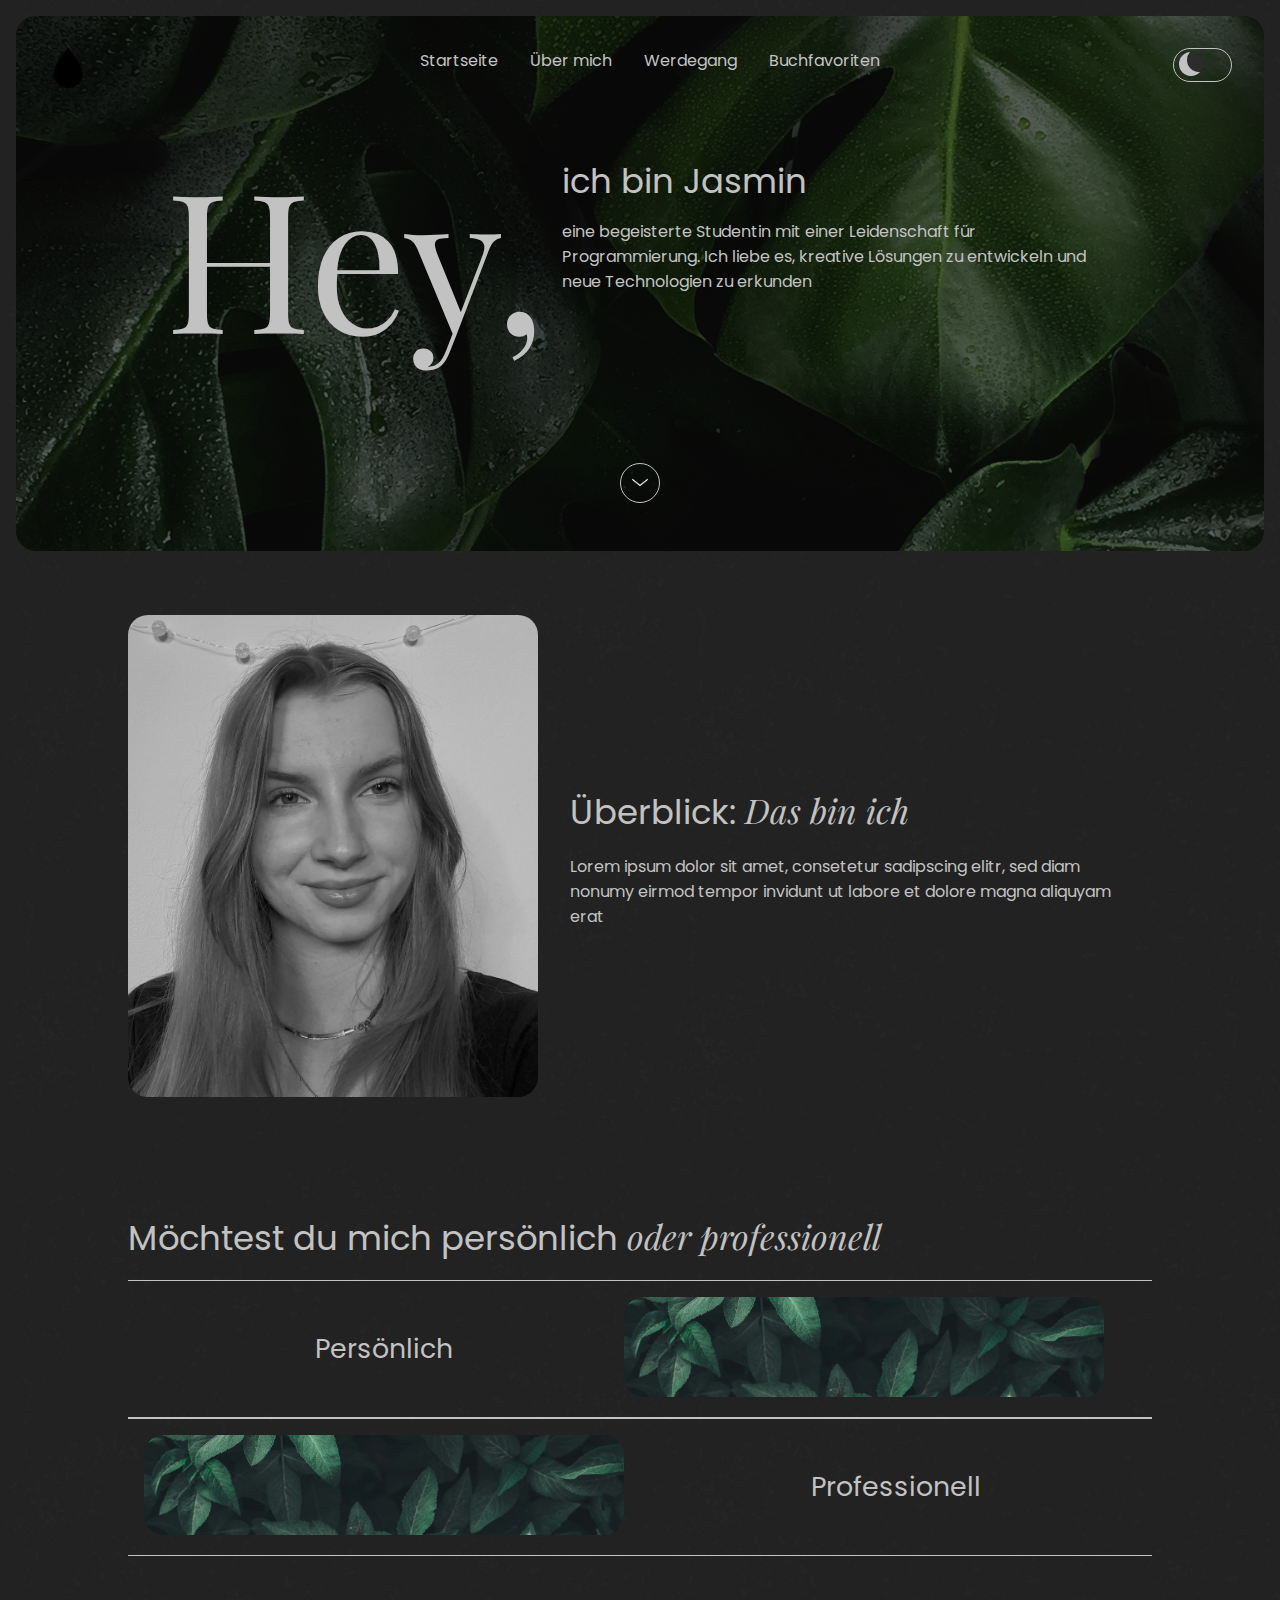
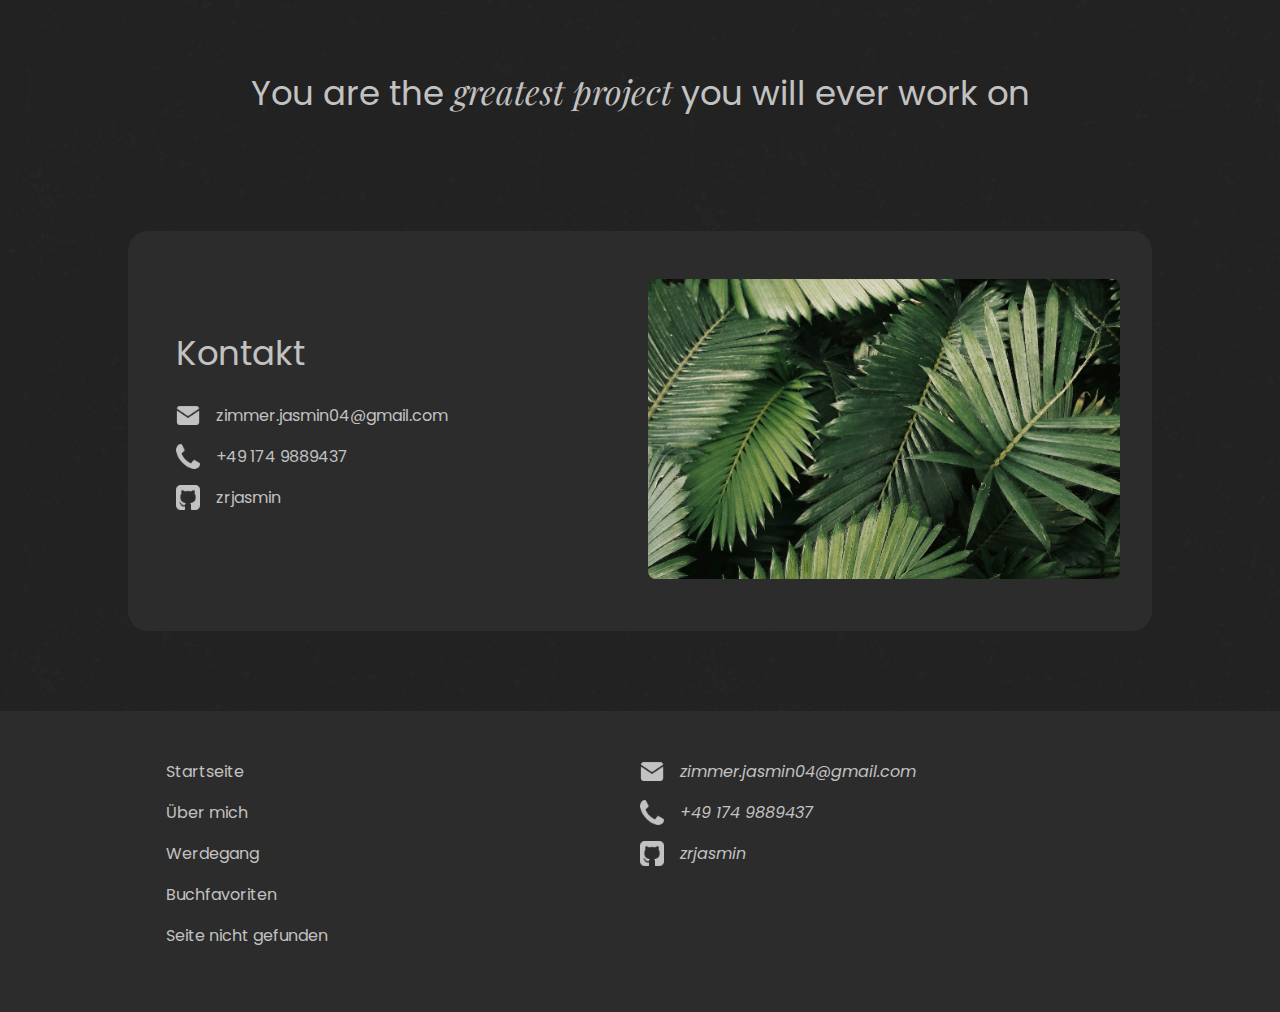
==== index.html @ 732414a5 "Dark Light Theme Toggle implementiert" ====
<!DOCTYPE html>
<html lang="de" data-theme="dark">
  <head>
    <!--"/" wird durch Extension "Prettier" automatisch hinzugefügt-->
    <meta charset="UTF-8" />
    <meta name="viewport" content="width=device-width, intiale-scale=1.0" />
    <link rel="preconnect" href="https://fonts.googleapis.com" />
    <link rel="preconnect" href="https://fonts.gstatic.com" crossorigin />
    <link
      href="https://fonts.googleapis.com/css2?family=Playfair+Display:ital@1&family=Poppins:wght@400;500;600&display=swap"
      rel="stylesheet"
    />
    <link rel="stylesheet" href="global.css" />
    <link rel="stylesheet" href="home.css" />

    <title>Startseite</title>
    <script src="https://code.jquery.com/jquery-3.6.0.min.js"></script>
    <script defer src="./components.js"></script>
    <script defer src="./themeSwitch.js"></script>
  </head>

  <body>
    <header>
      <nav class="nav">
        <div class="logo">
          <img alt="Logo" src="./images/icon-logo(old).png" />
        </div>

        <div
          class="desktop-hidden hamburger hamburger-menu"
          id="hamburger-menu"
        >
          <span></span>
          <span></span>
          <span></span>
        </div>
        <ul class="nav-links">
          <li><a href="./index.html">Startseite</a></li>
          <li><a href="./ueber-mich.html">Über mich</a></li>
          <li><a href="./werdegang.html">Werdegang</a></li>
          <li><a href="./buchfavoriten.html">Buchfavoriten</a></li>
        </ul>
        <!--Toggle Button (Light & Dark Theme)-->
        <!--Funktionalität wird noch umgesetzt-->
        <label class="switch">
          <input type="checkbox" />
          <span class="slider"></span>
        </label>
      </nav>

      <div class="text-wrapper">
        <h1 class="serif">Hey,</h1>
        <div class="detail-text">
          <h2 class="sansserif">ich bin Jasmin</h2>
          <p>
            eine begeisterte Studentin mit einer Leidenschaft für
            Programmierung. Ich liebe es, kreative Lösungen zu entwickeln und
            neue Technologien zu erkunden
          </p>
        </div>
      </div>

      <button aria-label="Hier geht es zu weiteren Inhalten auf der Seite">
        <img
          src="./images/arrow-down-darkm.png"
          alt="Icon von einem nach untengerichteten Pfeil"
        />
      </button>
    </header>

    <main>
      <section class="vorstellung" aria-label="kurze Vorstellung von Jasmin">
        <div class="img-container">
          <img src="./images/me.jpg" alt="Bild von Jasmin, lächelend" />
        </div>
        <div class="text">
          <h2>Überblick: <i>Das bin ich</i></h2>
          <p>
            Lorem ipsum dolor sit amet, consetetur sadipscing elitr, sed diam
            nonumy eirmod tempor invidunt ut labore et dolore magna aliquyam
            erat
          </p>
        </div>
      </section>

      <section class="kennen-lernen" aria-label="Auswahl zum Kennenlernen">
        <h2>Möchtest du mich persönlich <i>oder professionell</i></h2>
        <div class="personal">
          <div class="overlay img-container">
            <img src="./images/professional-darkm.jpg" />
          </div>

          <a
            href="./über-mich.html"
            aria-label="Hier geht es zur Über-mich-Seite"
          >
            <h3>Persönlich</h3>
          </a>
        </div>
        <div class="professionell">
          <div class="overlay img-container">
            <img src="./images/professional-darkm.jpg" />
          </div>
          <a
            href="./werdegang.html"
            aria-label="Hier geht es zu meinem Werdegang"
          >
            <h3>Professionell</h3>
          </a>
        </div>
      </section>

      <section class="quote" aria-label="ein Zitat">
        <h2>You are the <i>greatest project</i> you will ever work on</h2>
      </section>

      <section class="contact grid" aria-label="Kontaktformular">
        <div class="contact-text">
          <h2>Kontakt</h2>
          <ul>
            <li>
              <img
                src="./images/icon-email-darkm.png"
                alt="Meine E-mailadresse"
                class="icon"
              />
              <p>zimmer.jasmin04@gmail.com</p>
            </li>
            <li>
              <img
                src="./images/icon-phone-darkm.png"
                alt="Meine Telefonnummer"
                class="icon"
              />
              <p>+49 174 9889437</p>
            </li>
            <li>
              <img
                src="./images/icon-github-darkm.png"
                alt="Mein Github-Konto"
                class="icon"
              />
              <a href="https://github.com/zrjasmin">zrjasmin</a>
            </li>
          </ul>
        </div>
        <div>
          <img class="img" src="./images/contact-darkm.jpg" />
        </div>
      </section>
    </main>

    <footer id="footer"></footer>
  </body>
</html>
---- global.css ----
[data-theme="dark"] {
    --bg: #222222;
    --card: #2C2C2C;
    --font: #C2C2C2;
}

[data-theme="light"] {
    --bg: #EEEEEE;
    --card: #DBDBDB;
    --font: #454545;
}


/* global styles */
html {
    font-size: 100%;
    box-sizing: border-box;
 
}

body {
    margin: 0;
    background-color: var(--bg);
    background-image: url(./images/dark-bg.png);
}

*,
*::after,
*::before {
  box-sizing: inherit;
}

h1,i {
    font-family: "Playfair Display", serif;
    margin: 0;
    font-weight: 400;
    color: var(--font);

}
h2,h3,h4,h4 {
    font-family: "Poppins", sans-serif;
    font-weight: 400;
    color: var(--font);
    margin: 0;
}


p, a, button {
    font-family: "Poppins", sans-serif;
    font-weight: 400;
    font-size: 1rem;
    color: var(--font);
    text-decoration: none;
    margin: 0;

}

li {
    font-family: "Poppins", sans-serif;
    color: var(--font);
    list-style-type: none;

}

/*Schriftgrößen für Poppins Schriftart*/
h1 {
    font-size: clamp(1.875rem, 1.4789rem + 1.6901vw, 3rem);
}

h2 {
    font-size: clamp(1.5rem, 1.596rem + 0.6573vw, 2.1875rem);
}

h3 {
    font-size: clamp(1.25rem, 1.0739rem + 0.7512vw, 1.75rem);}

h4 {
    font-size: clamp(1.125rem, 0.8169rem + 1.3146vw, 1.75rem);
}

/*Schriftgrößen für Poppins Schriftart*/
.h2-serif {
    font-size: clamp(2.25rem, 1.9419rem + 1.3146vw, 3.125rem);
    font-family: "Playfair Display", serif;

    font-style: italic;
}

section {
    margin-inline: 1rem;
   
    
}
.icon {
    width: 1.5rem;
    height: auto;
}

.bold {
    font-weight: 600;
}

.small {
    font-size: 14px;
}

figure {
    margin: 0;
}






@media screen and (min-width: 1024px) {
    section {
        width: 90%;
        max-width: 64rem;
        margin: auto;
    }    
}


/*Navigations Styles*/

.nav-links {
    display: none;
    margin: 0;
    
}

/*mobile Menu*/
.active {
    display: grid;
    grid-template-columns: 1fr 1fr;
    position: absolute;
    right: -1rem;
    top:-1rem;
    background-color:var(--card);
    border-radius: 20px;
    width: 100%;
    height: 41.25rem;
    z-index: 2;
    padding: 2rem;

    .nav-links {
        display: block;
        text-align: center;
        padding:0;
        grid-column: 1/3;
        justify-self: center;
    }

    a {
        font-size: 1.22rem;
    }
    li {
        margin-block: 2rem;
    }


    .switch {
        display: block;
        justify-self: center;
        grid-column: 1/3;
    }
}



.nav-links > li {
    list-style-type: none;

}



.card {
    background-color: var(--bg);
}

nav {
    display: flex;
}

.logo > img {
    width: 2.5rem;
}


.switch {
    font-size: 17px;
    position: relative;
    display: none;
    width: 3.5em;
    height: 2em;
  }
  
  /* Hide default HTML checkbox */
  .switch input {
    opacity: 0;
    width: 0;
    height: 0;
  }
.slider {
    position: absolute;
    cursor: pointer;
    top: 0;
    left: 0;
    right: 0;
    bottom: 0;
   
    transition: .5s;
    border-radius: 30px;
    border: 1px solid var(--font)
  }
  
  .slider:before {
    position: absolute;
    content: "";
    height: 1.4em;
    width: 1.4em;
    border-radius: 50%;
    left: 10%;
    bottom: 15%;
    box-shadow: inset 8px -4px 0px 0px var(--font);
    background: var(--card);
    transition: .5s;
  }
  
 
  
  input:checked + .slider:before {
    transform: translateX(100%);
    box-shadow: inset 15px -4px 0px 15px var(--font);
  }


/*Hamburger Menu*/
.hamburger {
    width: 35px;
    height: 30px;
    position: relative;
    margin-inline:  auto 0;
    -webkit-transform: rotate(0deg);
    -moz-transform: rotate(0deg);
    -o-transform: rotate(0deg);
    transform: rotate(0deg);
    cursor: pointer;
}

.hamburger span {
    display: block;
    position: absolute;
    height: 3px;
    width: 100%;
    background: var(--font);
    border-radius: 9px;
    opacity: 1;
    left: 0;
    -webkit-transform: rotate(0deg);
    -moz-transform: rotate(0deg);
    -o-transform: rotate(0deg);
    transform: rotate(0deg);
  
}

.hamburgerspan:nth-child(1) {
    top: 0px;
    -webkit-transform-origin: left center;
    -moz-transform-origin: left center;
    -o-transform-origin: left center;
    transform-origin: left center;
}

.hamburger span:nth-child(2) {
  top: 12px;
  -webkit-transform-origin: left center;
  -moz-transform-origin: left center;
  -o-transform-origin: left center;
  transform-origin: left center;
}

.hamburger span:nth-child(3) {
  top: 24px;
  -webkit-transform-origin: left center;
  -moz-transform-origin: left center;
  -o-transform-origin: left center;
  transform-origin: left center;
}

/*Desktop Nav*/
@media screen and (min-width: 768px) {
    /*general style*/
    .desktop-hidden {
        display: none;
    }
    nav {
        justify-content: space-between;
    }

    .nav-links {
        display: flex;
        gap: 2rem;
    }

    /*toggle styles*/
    .switch {
        display: block;
    }
  
}


header {
    position: relative;
    background: linear-gradient(rgba(0,0,0,0.6), rgba(0,0,0,0.6)), url("./images/hero-darkm.jpg") center center;
    
    background-size:cover; 
    margin: 1rem;
    padding: 1rem;
    border-radius: 20px;

    h1 {
        text-align: center;
        padding-block: 1rem 2rem;
    }
    
} 

.text-wrapper {
    margin-inline: 1rem;
}



header > button {
    display: flex;
    justify-content: center;
    background: none;
    border: 1px solid var(--font);
    border-radius: 100%;
    width: 2.5rem;
    height: 2.5rem;
    margin: auto;
}

header > button > img {
    padding-top: 0.7rem;
    width: 1rem;
    height: 1.5rem;
   
}

@media screen and (min-width: 640px) {
    header {
        h1 {
            padding-block: 2rem 3rem
        }
        .detail-text {
            padding: 4rem 0rem 0rem 1rem;
        }
        .detail-text > h2{
            margin-bottom: 0.75rem;
        }
    }

    
}

@media screen and (min-width: 768px) {
    header {
       padding: 2rem;
    }

    .text-wrapper {
        margin: auto;
        width: 90%;
        max-width: 950px;
        margin-bottom: 2rem;
    }
    header > button {
        margin-bottom: 1rem;
    }
   

}

footer {
    background-color: var(--card);
    padding: 2rem;

    ul {
        padding-left: 0;
        margin: 0;
        
    }

    li {
        list-style-type: none;
        margin-bottom: 1rem
        
    }

    .contact-li {

        display: flex;
    
         img {
            margin-right: 1rem;
         }

    }

    .contact-li:nth-child(6) {
        margin-top: 2rem;

    }
}

@media screen and (min-width: 640px) {
    footer {
        padding: 3rem;
    }
}

@media screen and (min-width: 768px) {
    footer {
        

        ul {
        display: grid;
        grid-template-columns: 1fr 1fr;
        margin-inline: auto;
        width: 80%;
        
    }
        
    }

    
}
---- home.css ----
h1 {
    font-size: clamp(7.25rem, 5.2254rem + 8.6385vw, 13rem);}


/*angepasster Header für Startseite*/
header {
    position: relative;
    background: linear-gradient(rgba(0,0,0,0.6), rgba(0,0,0,0.6)), url("/images/hero-darkm.jpg") center center;
    
    background-size:cover; 
    margin: 1rem;
    padding: 1rem;
    border-radius: 20px;
    
} 

.text-wrapper {
    margin-inline: 1rem;
}

.text-wrapper > h2 {
    margin-bottom: 1rem;
}

header > button {
    display: flex;
    justify-content: center;
    background: none;
    border: 1px solid var(--font);
    border-radius: 100%;
    width: 2.5rem;
    height: 2.5rem;
    margin: auto;
}

header > button > img {
    padding-top: 0.7rem;
    width: 1rem;
    height: 1.5rem;
   
}

@media screen and (min-width: 640px) {
    .text-wrapper {
        display: flex;
        margin-bottom: 3rem;
    }

    .detail-text {
        padding: 4rem 0rem 0rem 1rem;
    }
    .detail-text > h2{
        margin-bottom: 0.75rem;
    }
}

@media screen and (min-width: 768px) {
    header {
       padding: 2rem;
    }

    .text-wrapper {
        margin: auto;
        width: 90%;
        max-width: 950px;
        margin-bottom: 2rem;
    }
    header > button {
        margin-bottom: 1rem;
    }
   

}

/*Section: Vorstellung*/
.vorstellung {
    margin-block: 4rem 7rem ;
  
    & .img-container {
        margin-bottom: 2rem;
    }
    & img {
        position: relative;
        width: 100%;
        border-radius: 20px;
        
    }

    & .text > h2 {
        margin-bottom: 1rem;
    }


}

@media screen and (min-width: 640px) {
    .vorstellung  {
        display: grid;
        grid-template-columns: 1fr 2fr;

        & .img-container {
            margin-bottom: 0;
        }

        & .text {
            margin: 2rem;
            align-self: center;
        }
    }

    
}

@media screen and (min-width: 768px) {
    .vorstellung  {
        display: grid;
        grid-template-columns: 2fr 3fr;
    }    
}


/*kennen-lernen Section*/
.kennen-lernen {
    

    h2 {
        margin-bottom: 1rem;
    }

    & .professionell, .personal {
        display: flex;
        align-items: center;
        border-block: 1px solid var(--font);
        padding: 1rem;
        
    }
    .img-container {
        width: 50%;
        margin-right: 2rem;

    }

    img {
        width: 100%;
        /*width: 10.625rem;*/
        height: 100px;
        object-fit: cover;
        border-radius: 20px;
    }

    a {
        width: 50%
    }
    
}

@media screen and (min-width: 640px) {
    .kennen-lernen {
        

        & .personal {
            flex-direction: row-reverse;
        }

        h3 {
            text-align: center;
        }
    }

    
}


/*Zitat Section*/ 
.quote {
    margin-block: 7rem;
}

@media screen and (min-width: 640px) {
    .quote {
        

        h2 {
            margin-inline: auto;
            text-align: center;
            width: 80%;
        }
    }
}


/*Kontakt Section*/
.contact {
    background-color: var(--card);
    border-radius: 20px;
    padding: 1.5rem 1rem;
    margin-bottom: 5rem;

    ul {
        padding: 0;
    }

    li {
       list-style-type: none; 
       display: flex;
       margin-bottom: 1rem;
    }

    .icon {
        
        margin-right: 1rem;
    
    }
    .img {
        width: 100%;
        height: 300px;
        margin-top: 1rem;
        object-fit: cover;
        border-radius: 0.5rem
    }
}

@media screen and (min-width: 640px) {
    .contact {
        padding: 3rem 2rem;
    }
   
    ul {
        margin-block: 1.5rem;
    }
}

@media screen and (min-width: 768px) {
    .contact {
        display: grid;
        grid-template-columns: 2fr 2fr;
        padding-left: 3rem;

        .contact-text {
            align-self: center;
        }
         .img {
            margin-top: 0;
        }
    }

    
}
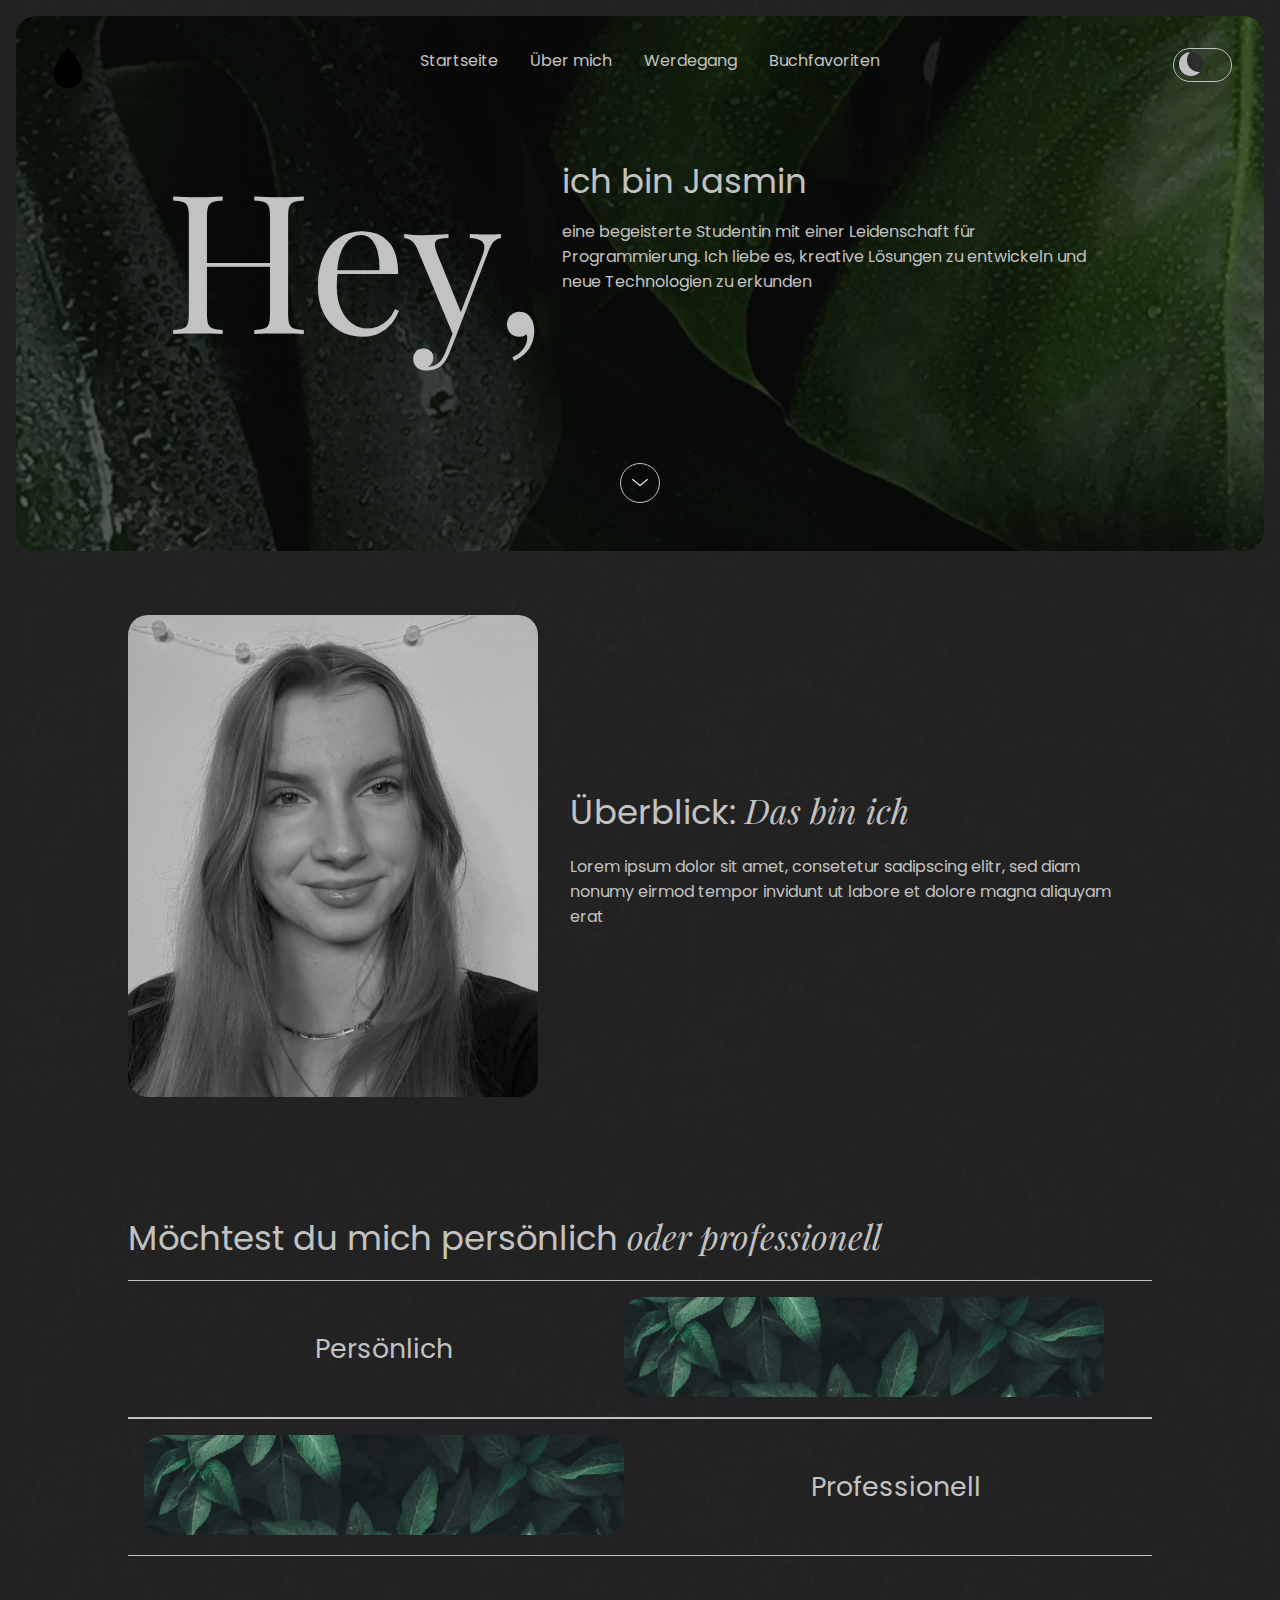
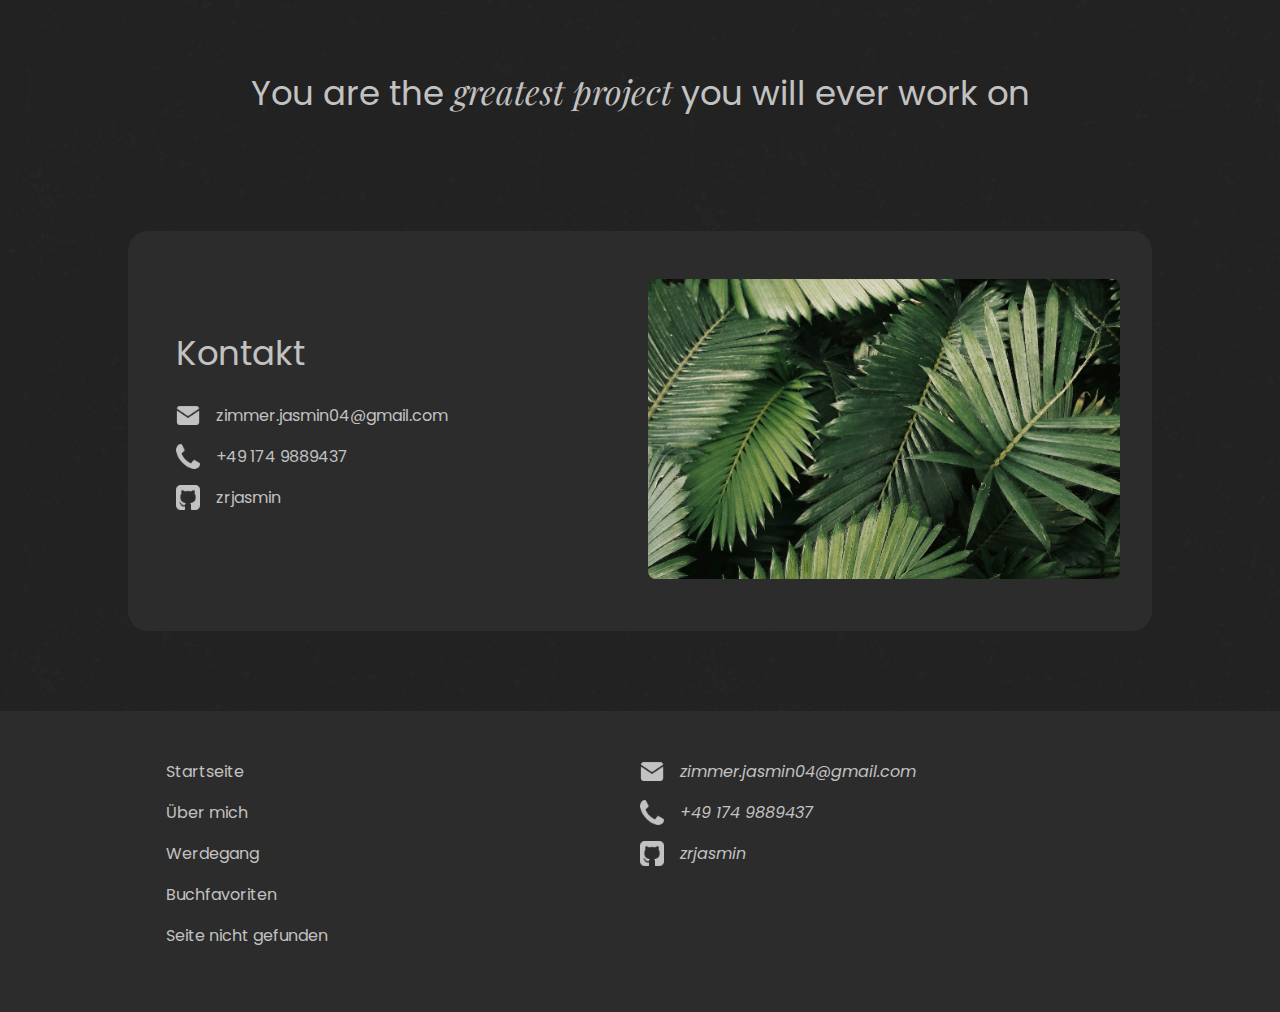
==== commit a26b70e0: "Anpassung am Theme Wechsel" ====
--- a/index.html
+++ b/index.html
@@ -16,7 +16,6 @@
     <title>Startseite</title>
     <script src="https://code.jquery.com/jquery-3.6.0.min.js"></script>
     <script defer src="./components.js"></script>
-    <script defer src="./themeSwitch.js"></script>
   </head>
 
   <body>
@@ -43,7 +42,11 @@
         <!--Toggle Button (Light & Dark Theme)-->
         <!--Funktionalität wird noch umgesetzt-->
         <label class="switch">
-          <input type="checkbox" />
+          <input
+            class="toggle-checkbox"
+            type="checkbox"
+            onclick="toggleSwitch()"
+          />
           <span class="slider"></span>
         </label>
       </nav>
--- a/global.css
+++ b/global.css
@@ -2,12 +2,14 @@
     --bg: #222222;
     --card: #2C2C2C;
     --font: #C2C2C2;
+    --hero-text: #C2C2C2;
 }
 
 [data-theme="light"] {
     --bg: #EEEEEE;
     --card: #DBDBDB;
     --font: #454545;
+    --hero-text: #a7a7a7;
 }
 
 
@@ -255,7 +257,7 @@
     position: absolute;
     height: 3px;
     width: 100%;
-    background: var(--font);
+    background: var(--hero-text);
     border-radius: 9px;
     opacity: 1;
     left: 0;
@@ -315,17 +317,17 @@
 
 header {
     position: relative;
-    background: linear-gradient(rgba(0,0,0,0.6), rgba(0,0,0,0.6)), url("./images/hero-darkm.jpg") center center;
-    
     background-size:cover; 
     margin: 1rem;
     padding: 1rem;
     border-radius: 20px;
-
+   
     h1 {
+        color: var(--hero-text);
         text-align: center;
         padding-block: 1rem 2rem;
     }
+
     
 } 
 
@@ -339,7 +341,7 @@
     display: flex;
     justify-content: center;
     background: none;
-    border: 1px solid var(--font);
+    border: 1px solid var(--hero-text);
     border-radius: 100%;
     width: 2.5rem;
     height: 2.5rem;
--- a/home.css
+++ b/home.css
@@ -18,15 +18,17 @@
     margin-inline: 1rem;
 }
 
-.text-wrapper > h2 {
+.detail-text > p, .detail-text > h2 {
+    color: var(--hero-text);
     margin-bottom: 1rem;
 }
+
 
 header > button {
     display: flex;
     justify-content: center;
     background: none;
-    border: 1px solid var(--font);
+    border: 1px solid var(--hero-text);
     border-radius: 100%;
     width: 2.5rem;
     height: 2.5rem;
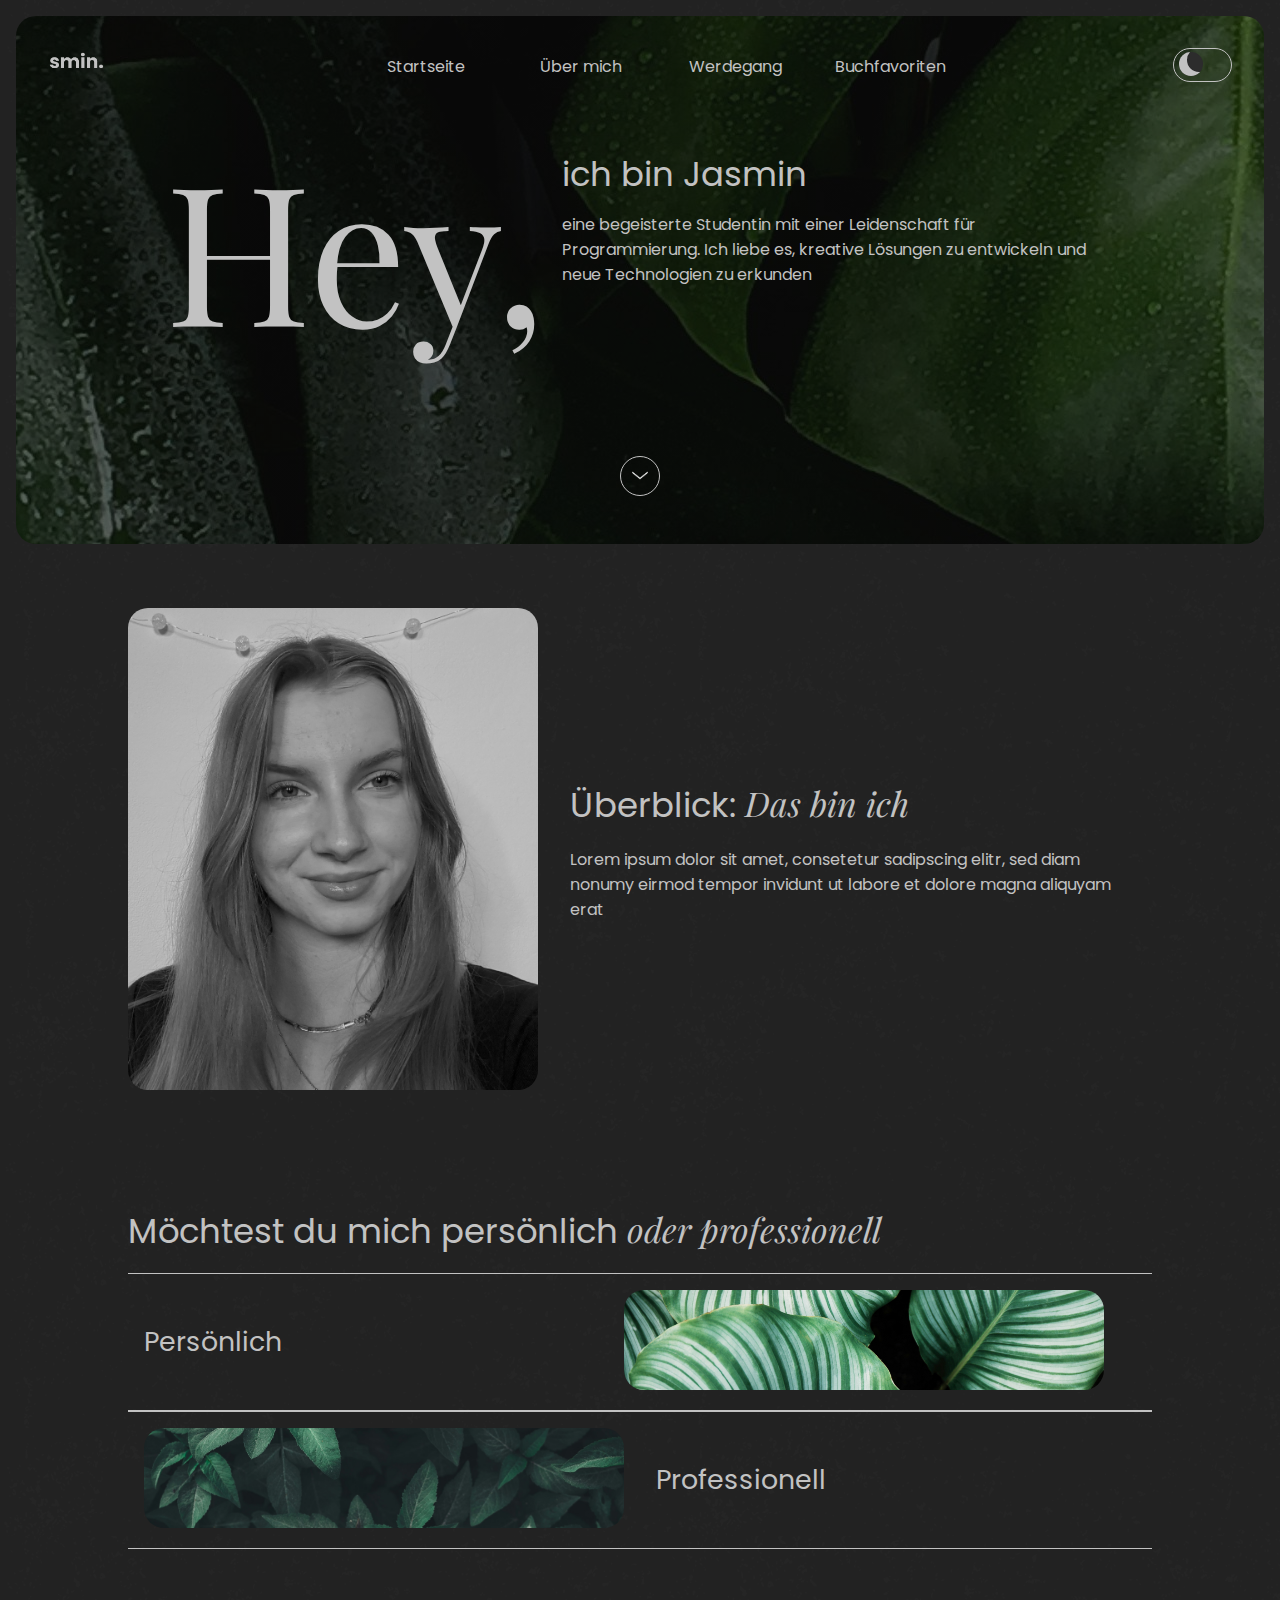
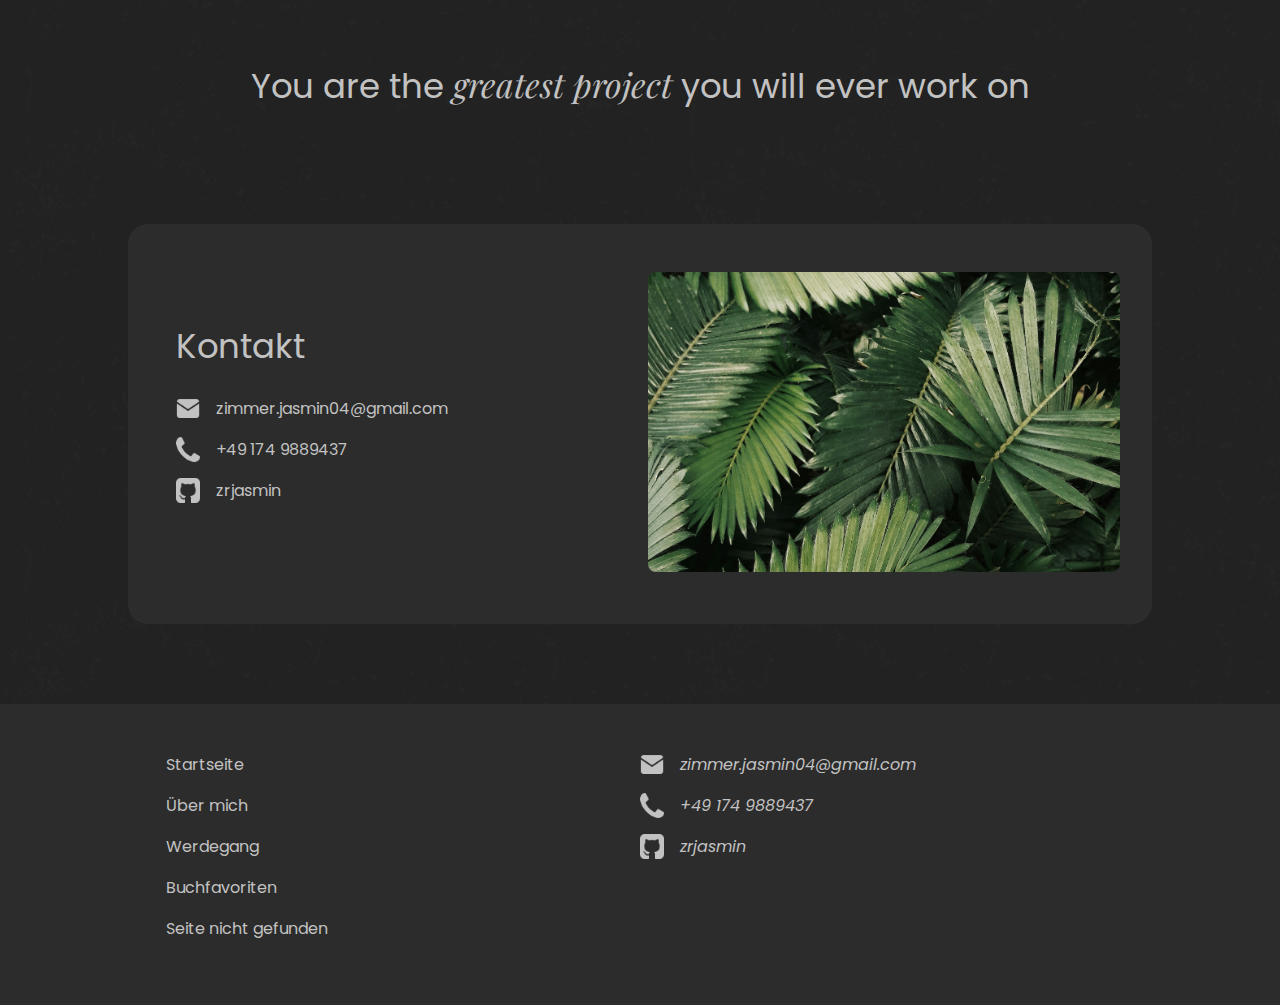
==== commit d72a7612: "Alt Texte zu Bildern hinzugefügt" ====
--- a/index.html
+++ b/index.html
@@ -22,7 +22,10 @@
     <header>
       <nav class="nav">
         <div class="logo">
-          <img alt="Logo" src="./images/icon-logo(old).png" />
+          <img
+            alt="Logo. Zeigt den Schriftzug 'smin.' in simpler Schrift zeigt"
+            src="./images/logo-darkm.png"
+          />
         </div>
 
         <div
@@ -40,9 +43,9 @@
           <li><a href="./buchfavoriten.html">Buchfavoriten</a></li>
         </ul>
         <!--Toggle Button (Light & Dark Theme)-->
-        <!--Funktionalität wird noch umgesetzt-->
-        <label class="switch">
+        <label class="switch" for="theme-toggle">
           <input
+            id="theme-toggle"
             class="toggle-checkbox"
             type="checkbox"
             onclick="toggleSwitch()"
@@ -90,7 +93,8 @@
         <h2>Möchtest du mich persönlich <i>oder professionell</i></h2>
         <div class="personal">
           <div class="overlay img-container">
-            <img src="./images/professional-darkm.jpg" />
+            <!--dekorative Bild, keine relevante Information-->
+            <img src="./images/personal-darkm.jpg" alt="" />
           </div>
 
           <a
@@ -102,7 +106,8 @@
         </div>
         <div class="professionell">
           <div class="overlay img-container">
-            <img src="./images/professional-darkm.jpg" />
+            <!--dekorative Bild, keine relevante Information-->
+            <img src="./images/professional-darkm.jpg" alt="" />
           </div>
           <a
             href="./werdegang.html"
@@ -148,7 +153,8 @@
           </ul>
         </div>
         <div>
-          <img class="img" src="./images/contact-darkm.jpg" />
+          <!--dekorative Bild, keine relevante Information-->
+          <img class="img" src="./images/contact-darkm.jpg" alt="" />
         </div>
       </section>
     </main>
--- a/global.css
+++ b/global.css
@@ -3,6 +3,9 @@
     --card: #2C2C2C;
     --font: #C2C2C2;
     --hero-text: #C2C2C2;
+    --accent-color: #779b7e;
+    --light-accent-color: #617063;
+    --shadow: #171717d4;
 }
 
 [data-theme="light"] {
@@ -10,6 +13,10 @@
     --card: #DBDBDB;
     --font: #454545;
     --hero-text: #a7a7a7;
+    --accent-color: #355d83;
+    --light-accent-color: #6b8fb1;
+    --shadow: #d1cfcfd4;
+    
 }
 
 
@@ -129,6 +136,12 @@
 .nav-links {
     display: none;
     margin: 0;
+    
+    a {
+        color: var(--hero-text);
+    }
+    
+  
     
 }
 
@@ -147,15 +160,21 @@
     padding: 2rem;
 
     .nav-links {
+       
         display: block;
         text-align: center;
         padding:0;
         grid-column: 1/3;
         justify-self: center;
+
+        a {
+            color: var(--font)
+        }
     }
 
     a {
         font-size: 1.22rem;
+       
     }
     li {
         margin-block: 2rem;
@@ -166,14 +185,32 @@
         display: block;
         justify-self: center;
         grid-column: 1/3;
-    }
+        color: var(--font)
+    }
+
+    .slider {
+        border: 1px solid var(--font)
+    }
+
+    .slider:before {
+        box-shadow: inset 8px -4px 0px 0px var(--font)
+    }
+
+    input:checked + .slider:before {
+        box-shadow: inset 15px -4px 0px 15px var(--font)
+    }
+
+    .hamburger span {
+        background-color: var(--font);
+    }
+
+
 }
 
 
 
 .nav-links > li {
     list-style-type: none;
-
 }
 
 
@@ -184,10 +221,11 @@
 
 nav {
     display: flex;
+    
 }
 
 .logo > img {
-    width: 2.5rem;
+    width: 3.5rem;
 }
 
 
@@ -215,7 +253,7 @@
    
     transition: .5s;
     border-radius: 30px;
-    border: 1px solid var(--font)
+    border: 1px solid var(--hero-text)
   }
   
   .slider:before {
@@ -226,7 +264,7 @@
     border-radius: 50%;
     left: 10%;
     bottom: 15%;
-    box-shadow: inset 8px -4px 0px 0px var(--font);
+    box-shadow: inset 8px -4px 0px 0px var(--hero-text);
     background: var(--card);
     transition: .5s;
   }
@@ -235,7 +273,7 @@
   
   input:checked + .slider:before {
     transform: translateX(100%);
-    box-shadow: inset 15px -4px 0px 15px var(--font);
+    box-shadow: inset 15px -4px 0px 15px var(--hero-text);
   }
 
 
@@ -303,8 +341,26 @@
     }
 
     .nav-links {
-        display: flex;
-        gap: 2rem;
+        display: grid;
+        grid-template-columns: 1fr 1fr 1fr 1fr;
+        justify-content: space-between;
+        gap: 1rem;
+
+        li {
+            text-align: center;
+            padding: 5px;
+            border: 1px solid transparent;
+            border-radius: 2rem;
+            
+        }
+
+        li:hover {
+            border: 1px solid var(--hero-text);
+            transition:  0.2s ease-in-out;
+            
+            
+        }
+       
     }
 
     /*toggle styles*/
@@ -312,6 +368,13 @@
         display: block;
     }
   
+}
+
+@media screen and (min-width: 992px) {
+    .nav-links {
+        gap: 2rem;
+    }
+
 }
 
 
@@ -405,6 +468,11 @@
         
     }
 
+    a:hover {
+        cursor: pointer;
+        font-weight: 500;
+    }
+
     .contact-li {
 
         display: flex;
--- a/home.css
+++ b/home.css
@@ -151,8 +151,19 @@
     }
 
     a {
-        width: 50%
-    }
+        width: 50%;
+        position: relative;
+    }
+
+   
+
+    h3:hover {
+        transition: 0.1s ease-in-out;
+        cursor: pointer;
+        color: var(--accent-color);
+      }
+
+    
     
 }
 
@@ -164,9 +175,7 @@
             flex-direction: row-reverse;
         }
 
-        h3 {
-            text-align: center;
-        }
+        
     }
 
     
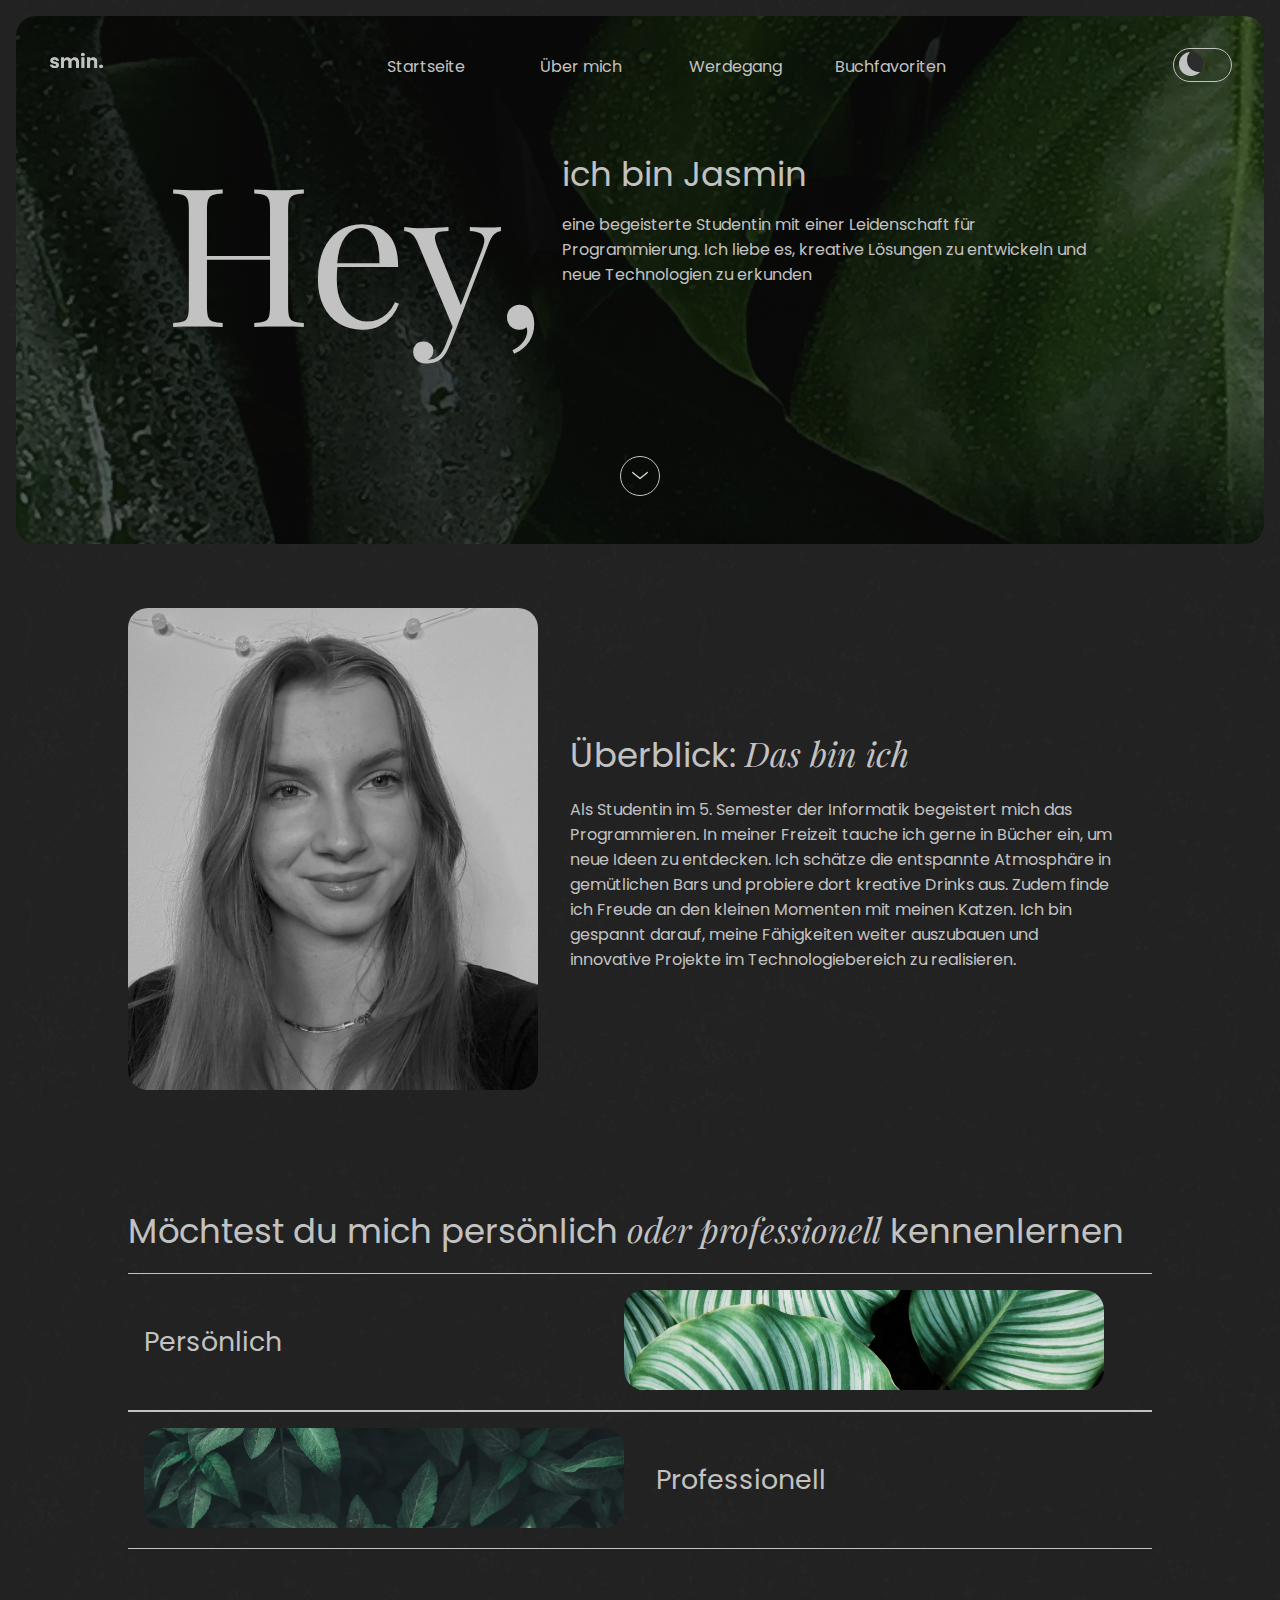
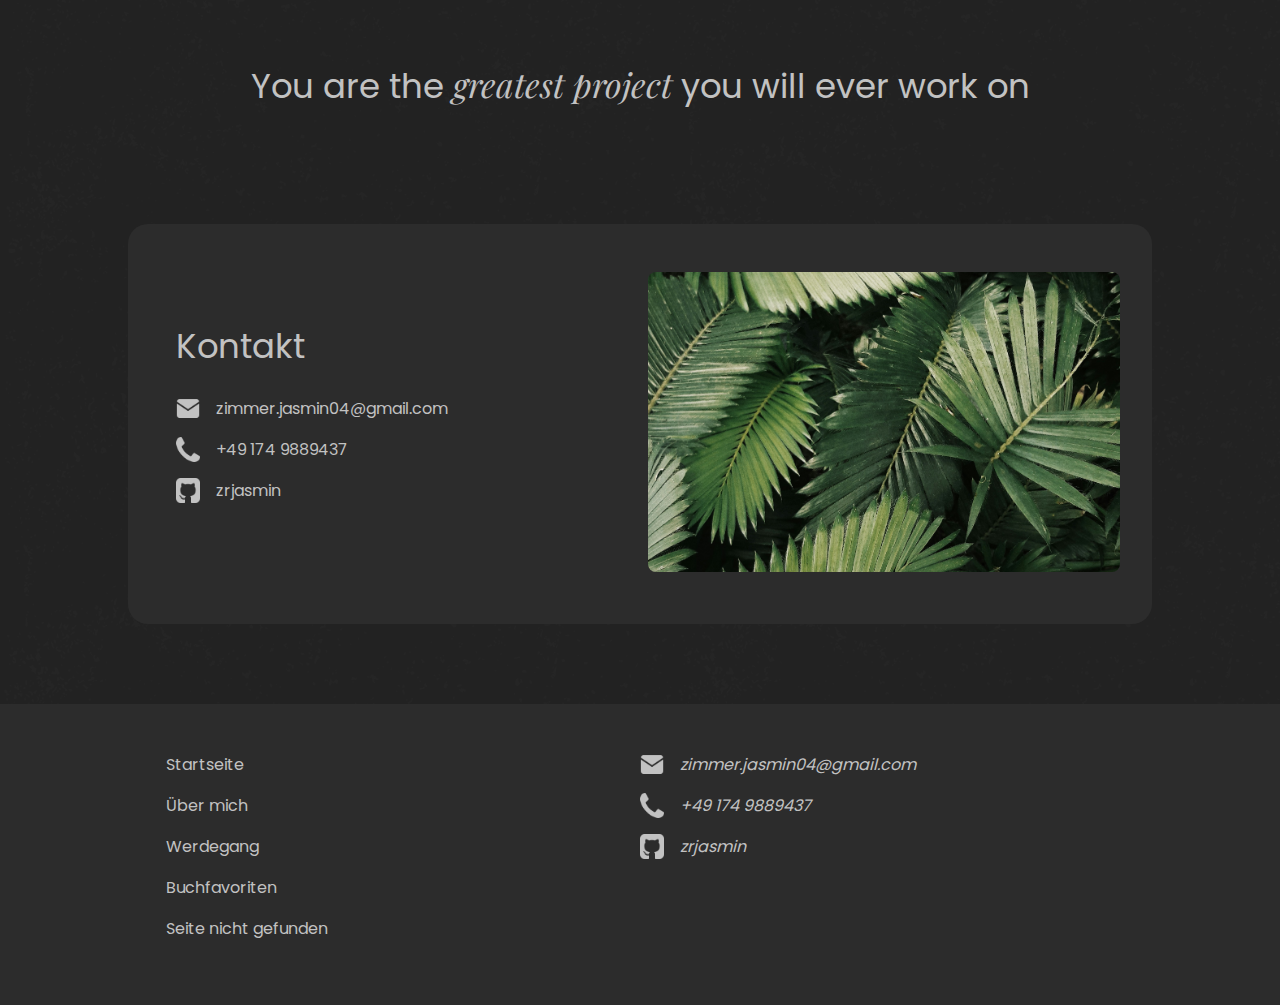
==== commit 1ee0ad48: "Fonts vom eigenen Server laden" ====
--- a/index.html
+++ b/index.html
@@ -4,12 +4,8 @@
     <!--"/" wird durch Extension "Prettier" automatisch hinzugefügt-->
     <meta charset="UTF-8" />
     <meta name="viewport" content="width=device-width, intiale-scale=1.0" />
-    <link rel="preconnect" href="https://fonts.googleapis.com" />
-    <link rel="preconnect" href="https://fonts.gstatic.com" crossorigin />
-    <link
-      href="https://fonts.googleapis.com/css2?family=Playfair+Display:ital@1&family=Poppins:wght@400;500;600&display=swap"
-      rel="stylesheet"
-    />
+   
+    
     <link rel="stylesheet" href="global.css" />
     <link rel="stylesheet" href="home.css" />
 
@@ -28,13 +24,12 @@
           />
         </div>
 
-        <div
-          class="desktop-hidden hamburger hamburger-menu"
-          id="hamburger-menu"
-        >
-          <span></span>
-          <span></span>
-          <span></span>
+        <div class="desktop-hidden hamburger hamburger-menu">
+          <button class="hamburger hamburger-menu" id="hamburger-menu">
+            <span></span>
+            <span></span>
+            <span></span>
+          </button>
         </div>
         <ul class="nav-links">
           <li><a href="./index.html">Startseite</a></li>
@@ -47,8 +42,8 @@
           <input
             id="theme-toggle"
             class="toggle-checkbox"
+            id="theme-switcher"
             type="checkbox"
-            onclick="toggleSwitch()"
           />
           <span class="slider"></span>
         </label>
@@ -66,7 +61,10 @@
         </div>
       </div>
 
-      <button aria-label="Hier geht es zu weiteren Inhalten auf der Seite">
+      <button
+        aria-label="Hier geht es zu weiteren Inhalten auf der Seite"
+        class="scrollButton"
+      >
         <img
           src="./images/arrow-down-darkm.png"
           alt="Icon von einem nach untengerichteten Pfeil"
@@ -82,15 +80,21 @@
         <div class="text">
           <h2>Überblick: <i>Das bin ich</i></h2>
           <p>
-            Lorem ipsum dolor sit amet, consetetur sadipscing elitr, sed diam
-            nonumy eirmod tempor invidunt ut labore et dolore magna aliquyam
-            erat
+            Als Studentin im 5. Semester der Informatik begeistert mich das
+            Programmieren. In meiner Freizeit tauche ich gerne in Bücher ein, um
+            neue Ideen zu entdecken. Ich schätze die entspannte Atmosphäre in
+            gemütlichen Bars und probiere dort kreative Drinks aus. Zudem finde
+            ich Freude an den kleinen Momenten mit meinen Katzen. Ich bin
+            gespannt darauf, meine Fähigkeiten weiter auszubauen und innovative
+            Projekte im Technologiebereich zu realisieren.
           </p>
         </div>
       </section>
 
       <section class="kennen-lernen" aria-label="Auswahl zum Kennenlernen">
-        <h2>Möchtest du mich persönlich <i>oder professionell</i></h2>
+        <h2>
+          Möchtest du mich persönlich <i>oder professionell</i> kennenlernen
+        </h2>
         <div class="personal">
           <div class="overlay img-container">
             <!--dekorative Bild, keine relevante Information-->
--- a/global.css
+++ b/global.css
@@ -1,3 +1,42 @@
+/*Schriften*/
+
+@font-face {
+    font-family: "Playfair Display";
+    src: url("/fonts/PlayfairDisplay-VariableFont_wght.ttf") format("truetype");
+    font-weight: normal;
+    font-style: normal;
+}
+
+@font-face {
+    font-family: "Playfair Display";
+    src: url("/fonts/PlayfairDisplay-Italic-VariableFont_wght.ttf") format("truetype");
+    font-weight: normal;
+    font-style: italic;
+}
+
+@font-face {
+    font-family: "Poppins";
+    src: url("/fonts/Poppins-Regular.ttf") format("truetype");
+    font-weight: 400;
+    font-style: normal;
+}
+
+@font-face {
+    font-family: "Poppins";
+    src: url("/fonts/Poppins-Medium.ttf") format("truetype");
+    font-weight: 500;
+    font-style: normal;
+}
+
+@font-face {
+    font-family: "Poppins";
+    src: url("/fonts/Poppins-SemiBold.ttf") format("truetype");
+    font-weight: 600;
+    font-style: normal;
+}
+
+
+/*Theme Colors*/
 [data-theme="dark"] {
     --bg: #222222;
     --card: #2C2C2C;
@@ -16,7 +55,7 @@
     --accent-color: #355d83;
     --light-accent-color: #6b8fb1;
     --shadow: #d1cfcfd4;
-    
+
 }
 
 
@@ -24,7 +63,7 @@
 html {
     font-size: 100%;
     box-sizing: border-box;
- 
+
 }
 
 body {
@@ -36,17 +75,23 @@
 *,
 *::after,
 *::before {
-  box-sizing: inherit;
-}
-
-h1,i {
+    box-sizing: inherit;
+}
+
+h1,
+i {
     font-family: "Playfair Display", serif;
     margin: 0;
     font-weight: 400;
     color: var(--font);
 
-}
-h2,h3,h4,h4 {
+
+}
+
+h2,
+h3,
+h4,
+h4 {
     font-family: "Poppins", sans-serif;
     font-weight: 400;
     color: var(--font);
@@ -54,7 +99,9 @@
 }
 
 
-p, a, button {
+p,
+a,
+button {
     font-family: "Poppins", sans-serif;
     font-weight: 400;
     font-size: 1rem;
@@ -81,7 +128,8 @@
 }
 
 h3 {
-    font-size: clamp(1.25rem, 1.0739rem + 0.7512vw, 1.75rem);}
+    font-size: clamp(1.25rem, 1.0739rem + 0.7512vw, 1.75rem);
+}
 
 h4 {
     font-size: clamp(1.125rem, 0.8169rem + 1.3146vw, 1.75rem);
@@ -97,9 +145,10 @@
 
 section {
     margin-inline: 1rem;
-   
-    
-}
+
+
+}
+
 .icon {
     width: 1.5rem;
     height: auto;
@@ -127,7 +176,7 @@
         width: 90%;
         max-width: 64rem;
         margin: auto;
-    }    
+    }
 }
 
 
@@ -136,13 +185,13 @@
 .nav-links {
     display: none;
     margin: 0;
-    
+
     a {
         color: var(--hero-text);
     }
-    
-  
-    
+
+
+
 }
 
 /*mobile Menu*/
@@ -151,8 +200,8 @@
     grid-template-columns: 1fr 1fr;
     position: absolute;
     right: -1rem;
-    top:-1rem;
-    background-color:var(--card);
+    top: -1rem;
+    background-color: var(--card);
     border-radius: 20px;
     width: 100%;
     height: 41.25rem;
@@ -160,10 +209,10 @@
     padding: 2rem;
 
     .nav-links {
-       
+
         display: block;
         text-align: center;
-        padding:0;
+        padding: 0;
         grid-column: 1/3;
         justify-self: center;
 
@@ -174,8 +223,9 @@
 
     a {
         font-size: 1.22rem;
-       
-    }
+
+    }
+
     li {
         margin-block: 2rem;
     }
@@ -196,7 +246,7 @@
         box-shadow: inset 8px -4px 0px 0px var(--font)
     }
 
-    input:checked + .slider:before {
+    input:checked+.slider:before {
         box-shadow: inset 15px -4px 0px 15px var(--font)
     }
 
@@ -207,9 +257,7 @@
 
 }
 
-
-
-.nav-links > li {
+.nav-links>li {
     list-style-type: none;
 }
 
@@ -221,28 +269,36 @@
 
 nav {
     display: flex;
-    
-}
-
-.logo > img {
+
+}
+
+.logo>img {
     width: 3.5rem;
 }
 
 
 .switch {
+    display: none;
     font-size: 17px;
     position: relative;
-    display: none;
     width: 3.5em;
     height: 2em;
-  }
-  
-  /* Hide default HTML checkbox */
-  .switch input {
-    opacity: 0;
-    width: 0;
-    height: 0;
-  }
+}
+
+
+.switch input {
+    position: relative;
+    z-index: 0;
+    appearance: none;
+}
+
+.switch input:focus {
+    position: absolute;
+    opacity: 100;
+    width: 90%;
+    height: 90%;
+}
+
 .slider {
     position: absolute;
     cursor: pointer;
@@ -250,13 +306,13 @@
     left: 0;
     right: 0;
     bottom: 0;
-   
+
     transition: .5s;
     border-radius: 30px;
     border: 1px solid var(--hero-text)
-  }
-  
-  .slider:before {
+}
+
+.slider:before {
     position: absolute;
     content: "";
     height: 1.4em;
@@ -267,27 +323,32 @@
     box-shadow: inset 8px -4px 0px 0px var(--hero-text);
     background: var(--card);
     transition: .5s;
-  }
-  
- 
-  
-  input:checked + .slider:before {
+}
+
+
+
+input:checked+.slider:before {
     transform: translateX(100%);
     box-shadow: inset 15px -4px 0px 15px var(--hero-text);
-  }
+}
 
 
 /*Hamburger Menu*/
 .hamburger {
+    background-color: transparent;
+    border: none;
     width: 35px;
     height: 30px;
-    position: relative;
-    margin-inline:  auto 0;
+    display: flex;
+    /* Flexbox für die Spans */
+    flex-direction: column;
+    margin-inline: auto 0;
     -webkit-transform: rotate(0deg);
     -moz-transform: rotate(0deg);
     -o-transform: rotate(0deg);
     transform: rotate(0deg);
     cursor: pointer;
+    padding: 0;
 }
 
 .hamburger span {
@@ -298,44 +359,34 @@
     background: var(--hero-text);
     border-radius: 9px;
     opacity: 1;
-    left: 0;
+
     -webkit-transform: rotate(0deg);
     -moz-transform: rotate(0deg);
     -o-transform: rotate(0deg);
     transform: rotate(0deg);
-  
+
 }
 
 .hamburgerspan:nth-child(1) {
-    top: 0px;
-    -webkit-transform-origin: left center;
-    -moz-transform-origin: left center;
-    -o-transform-origin: left center;
-    transform-origin: left center;
+    top: 0;
 }
 
 .hamburger span:nth-child(2) {
-  top: 12px;
-  -webkit-transform-origin: left center;
-  -moz-transform-origin: left center;
-  -o-transform-origin: left center;
-  transform-origin: left center;
+    top: 12px;
 }
 
 .hamburger span:nth-child(3) {
-  top: 24px;
-  -webkit-transform-origin: left center;
-  -moz-transform-origin: left center;
-  -o-transform-origin: left center;
-  transform-origin: left center;
+    top: 24px;
 }
 
 /*Desktop Nav*/
 @media screen and (min-width: 768px) {
+
     /*general style*/
     .desktop-hidden {
         display: none;
     }
+
     nav {
         justify-content: space-between;
     }
@@ -351,23 +402,23 @@
             padding: 5px;
             border: 1px solid transparent;
             border-radius: 2rem;
-            
+
         }
 
         li:hover {
             border: 1px solid var(--hero-text);
-            transition:  0.2s ease-in-out;
-            
-            
-        }
-       
+            transition: 0.2s ease-in-out;
+
+
+        }
+
     }
 
     /*toggle styles*/
     .switch {
         display: block;
     }
-  
+
 }
 
 @media screen and (min-width: 992px) {
@@ -380,19 +431,19 @@
 
 header {
     position: relative;
-    background-size:cover; 
+    background-size: cover;
     margin: 1rem;
     padding: 1rem;
     border-radius: 20px;
-   
+
     h1 {
         color: var(--hero-text);
         text-align: center;
         padding-block: 1rem 2rem;
     }
 
-    
-} 
+
+}
 
 .text-wrapper {
     margin-inline: 1rem;
@@ -400,7 +451,7 @@
 
 
 
-header > button {
+header>button {
     display: flex;
     justify-content: center;
     background: none;
@@ -411,11 +462,11 @@
     margin: auto;
 }
 
-header > button > img {
+header>button>img {
     padding-top: 0.7rem;
     width: 1rem;
     height: 1.5rem;
-   
+
 }
 
 @media screen and (min-width: 640px) {
@@ -423,20 +474,22 @@
         h1 {
             padding-block: 2rem 3rem
         }
+
         .detail-text {
             padding: 4rem 0rem 0rem 1rem;
         }
-        .detail-text > h2{
+
+        .detail-text>h2 {
             margin-bottom: 0.75rem;
         }
     }
 
-    
+
 }
 
 @media screen and (min-width: 768px) {
     header {
-       padding: 2rem;
+        padding: 2rem;
     }
 
     .text-wrapper {
@@ -445,10 +498,11 @@
         max-width: 950px;
         margin-bottom: 2rem;
     }
-    header > button {
+
+    header>button {
         margin-bottom: 1rem;
     }
-   
+
 
 }
 
@@ -459,13 +513,12 @@
     ul {
         padding-left: 0;
         margin: 0;
-        
+
     }
 
     li {
         list-style-type: none;
         margin-bottom: 1rem
-        
     }
 
     a:hover {
@@ -476,10 +529,10 @@
     .contact-li {
 
         display: flex;
-    
-         img {
+
+        img {
             margin-right: 1rem;
-         }
+        }
 
     }
 
@@ -497,17 +550,17 @@
 
 @media screen and (min-width: 768px) {
     footer {
-        
+
 
         ul {
-        display: grid;
-        grid-template-columns: 1fr 1fr;
-        margin-inline: auto;
-        width: 80%;
-        
-    }
-        
-    }
-
-    
+            display: grid;
+            grid-template-columns: 1fr 1fr;
+            margin-inline: auto;
+            width: 80%;
+
+        }
+
+    }
+
+
 }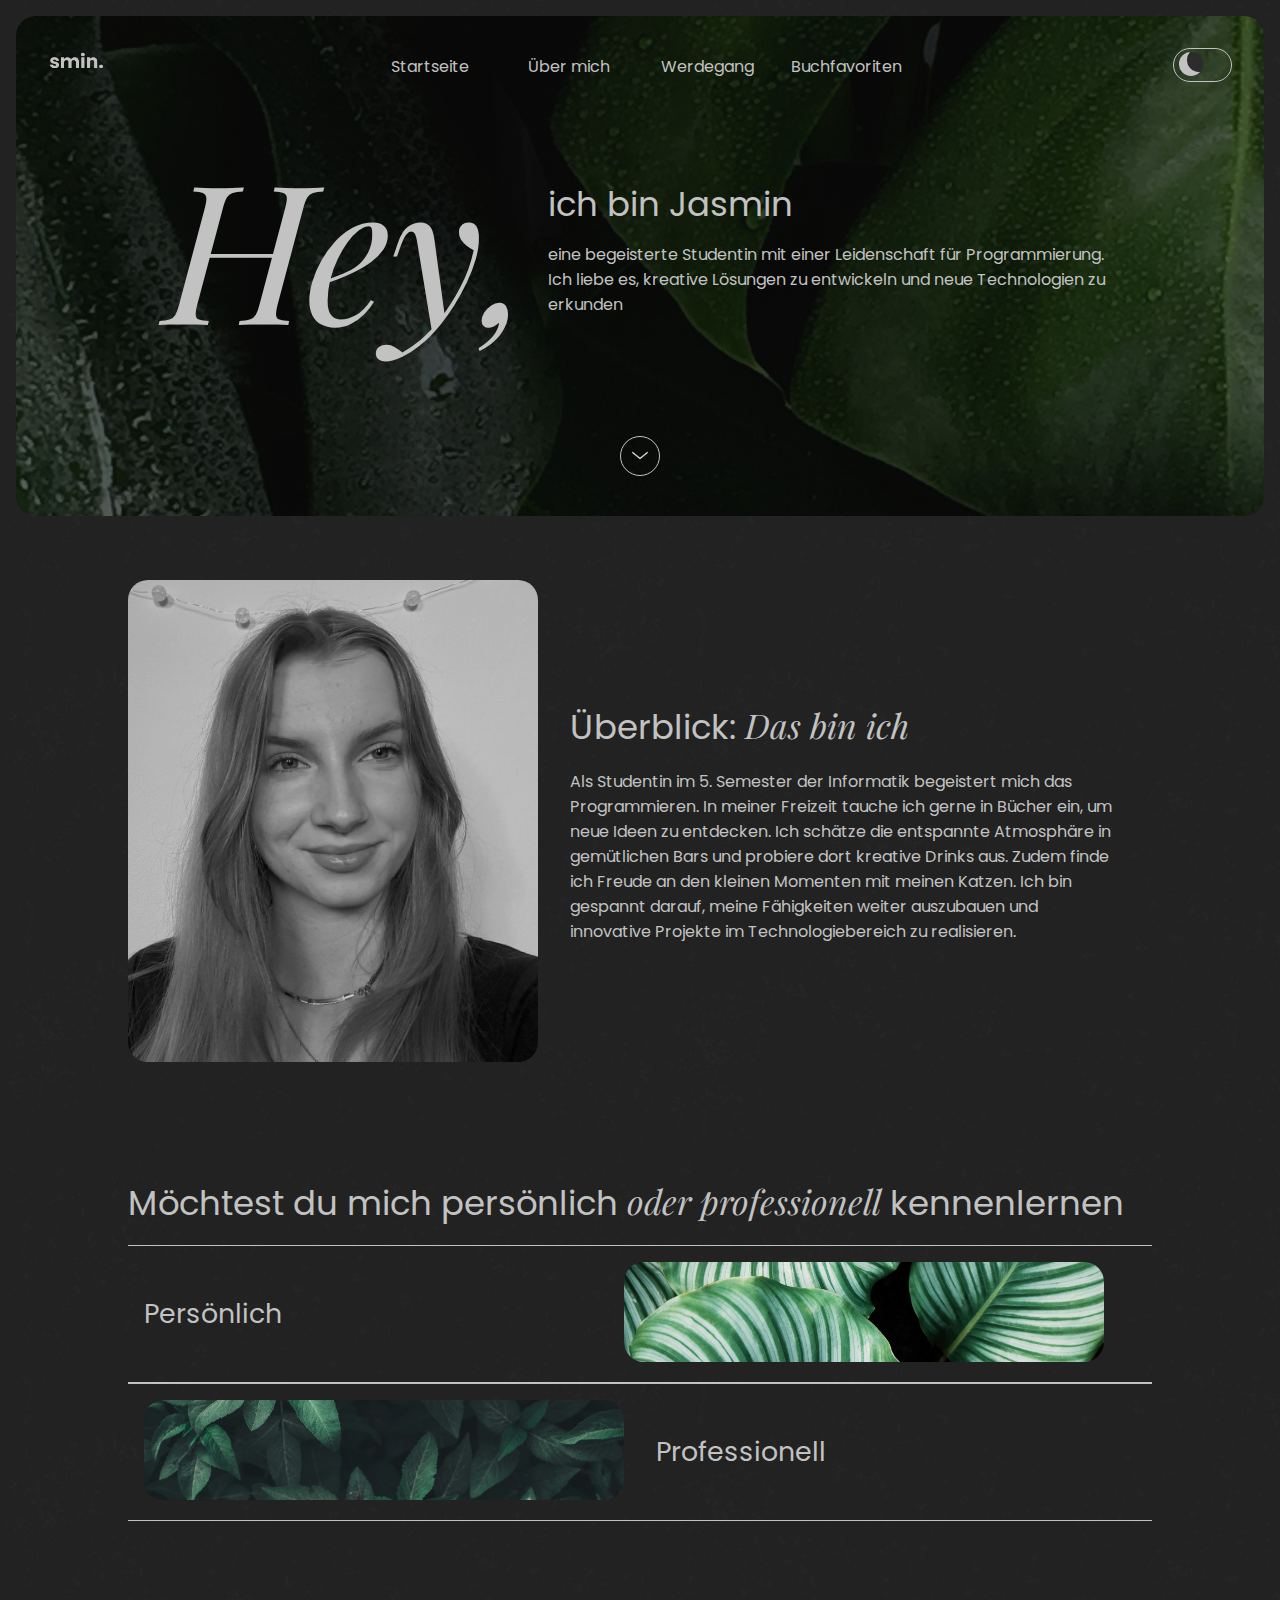
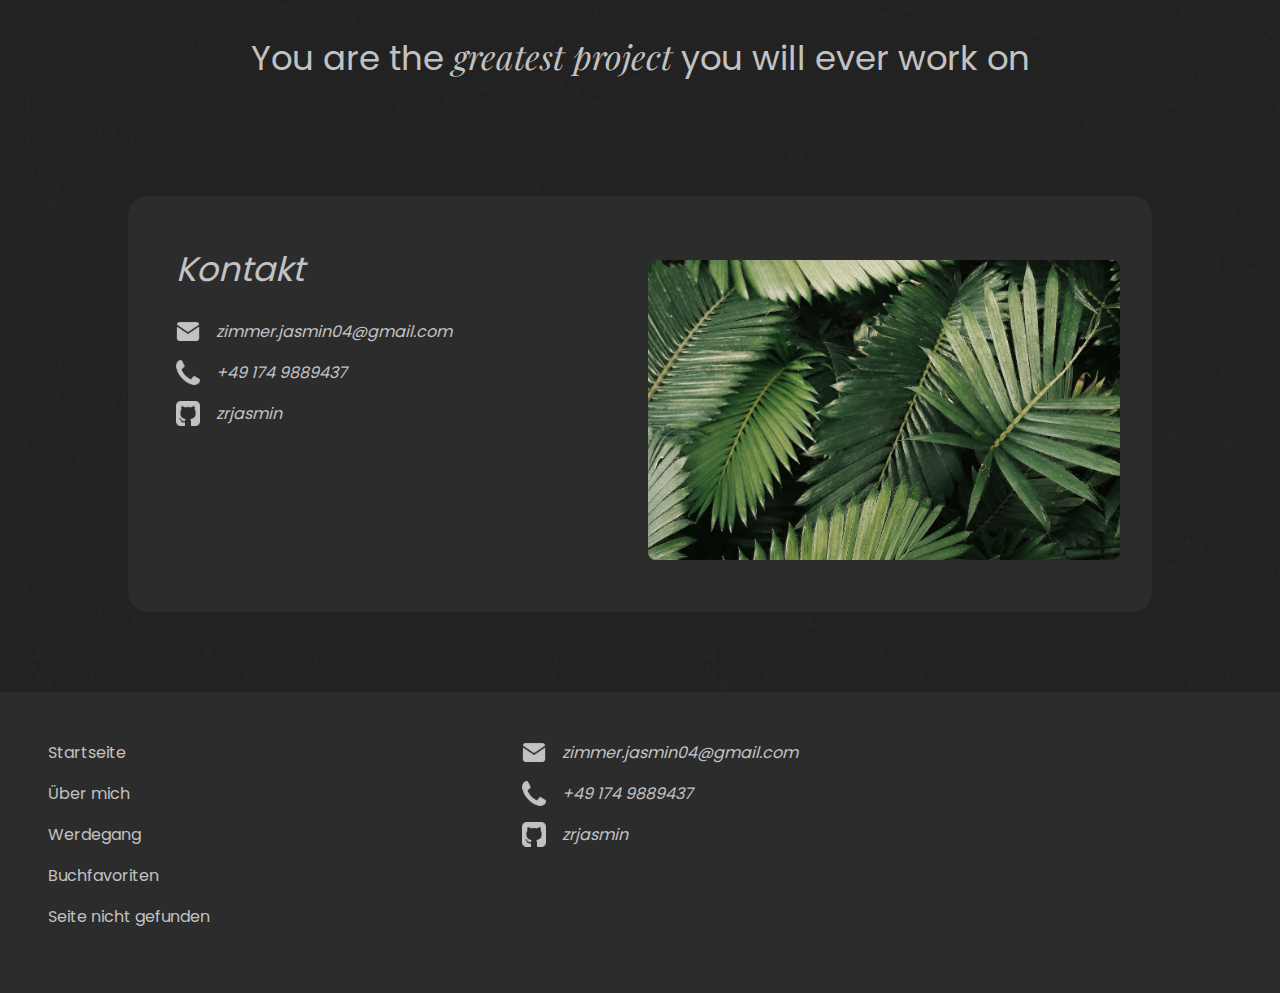
==== commit 03b160b6: "Header Unterscheidung je nach Seite" ====
--- a/index.html
+++ b/index.html
@@ -2,82 +2,26 @@
 <html lang="de" data-theme="dark">
   <head>
     <!--"/" wird durch Extension "Prettier" automatisch hinzugefügt-->
-    <meta charset="UTF-8" />
-    <meta name="viewport" content="width=device-width, intiale-scale=1.0" />
-   
-    
-    <link rel="stylesheet" href="global.css" />
-    <link rel="stylesheet" href="home.css" />
-
+    <meta charset="UTF-8" >
+    <meta name="viewport" content="width=device-width, intiale-scale=1.0" >
+    <link rel="stylesheet" href="./global.css" />
+    <link rel="stylesheet" href="./home.css" />
+    <link rel="stylesheet" href="./big-header.css" />
     <title>Startseite</title>
     <script src="https://code.jquery.com/jquery-3.6.0.min.js"></script>
     <script defer src="./components.js"></script>
   </head>
 
   <body>
-    <header>
-      <nav class="nav">
-        <div class="logo">
-          <img
-            alt="Logo. Zeigt den Schriftzug 'smin.' in simpler Schrift zeigt"
-            src="./images/logo-darkm.png"
-          />
-        </div>
-
-        <div class="desktop-hidden hamburger hamburger-menu">
-          <button class="hamburger hamburger-menu" id="hamburger-menu">
-            <span></span>
-            <span></span>
-            <span></span>
-          </button>
-        </div>
-        <ul class="nav-links">
-          <li><a href="./index.html">Startseite</a></li>
-          <li><a href="./ueber-mich.html">Über mich</a></li>
-          <li><a href="./werdegang.html">Werdegang</a></li>
-          <li><a href="./buchfavoriten.html">Buchfavoriten</a></li>
-        </ul>
-        <!--Toggle Button (Light & Dark Theme)-->
-        <label class="switch" for="theme-toggle">
-          <input
-            id="theme-toggle"
-            class="toggle-checkbox"
-            id="theme-switcher"
-            type="checkbox"
-          />
-          <span class="slider"></span>
-        </label>
-      </nav>
-
-      <div class="text-wrapper">
-        <h1 class="serif">Hey,</h1>
-        <div class="detail-text">
-          <h2 class="sansserif">ich bin Jasmin</h2>
-          <p>
-            eine begeisterte Studentin mit einer Leidenschaft für
-            Programmierung. Ich liebe es, kreative Lösungen zu entwickeln und
-            neue Technologien zu erkunden
-          </p>
-        </div>
-      </div>
-
-      <button
-        aria-label="Hier geht es zu weiteren Inhalten auf der Seite"
-        class="scrollButton"
-      >
-        <img
-          src="./images/arrow-down-darkm.png"
-          alt="Icon von einem nach untengerichteten Pfeil"
-        />
-      </button>
+    <header id="big-header">
     </header>
 
     <main>
       <section class="vorstellung" aria-label="kurze Vorstellung von Jasmin">
-        <div class="img-container">
+        <div class="vorstellung_img">
           <img src="./images/me.jpg" alt="Bild von Jasmin, lächelend" />
         </div>
-        <div class="text">
+        <div class="vorstellung_text">
           <h2>Überblick: <i>Das bin ich</i></h2>
           <p>
             Als Studentin im 5. Semester der Informatik begeistert mich das
@@ -91,12 +35,12 @@
         </div>
       </section>
 
-      <section class="kennen-lernen" aria-label="Auswahl zum Kennenlernen">
-        <h2>
+      <section class="kennenlernen" aria-label="Auswahl zum Kennenlernen">
+        <h2  class="kennenlernen_heading">
           Möchtest du mich persönlich <i>oder professionell</i> kennenlernen
         </h2>
         <div class="personal">
-          <div class="overlay img-container">
+          <div class="overlay kennenlernen_img">
             <!--dekorative Bild, keine relevante Information-->
             <img src="./images/personal-darkm.jpg" alt="" />
           </div>
@@ -104,18 +48,20 @@
           <a
             href="./über-mich.html"
             aria-label="Hier geht es zur Über-mich-Seite"
+            class="kennenlernen_link"
           >
             <h3>Persönlich</h3>
           </a>
         </div>
         <div class="professionell">
-          <div class="overlay img-container">
+          <div class="overlay kennenlernen_img">
             <!--dekorative Bild, keine relevante Information-->
             <img src="./images/professional-darkm.jpg" alt="" />
           </div>
           <a
             href="./werdegang.html"
             aria-label="Hier geht es zu meinem Werdegang"
+            class="kennenlernen_link"
           >
             <h3>Professionell</h3>
           </a>
@@ -127,10 +73,10 @@
       </section>
 
       <section class="contact grid" aria-label="Kontaktformular">
-        <div class="contact-text">
-          <h2>Kontakt</h2>
-          <ul>
-            <li>
+        <address class="contact_text">
+          <h2 class="contact_heading">Kontakt</h2>
+          <ul class="contact_list">
+            <li class="contact_listitem">
               <img
                 src="./images/icon-email-darkm.png"
                 alt="Meine E-mailadresse"
@@ -138,7 +84,7 @@
               />
               <p>zimmer.jasmin04@gmail.com</p>
             </li>
-            <li>
+            <li class="contact_listitem">
               <img
                 src="./images/icon-phone-darkm.png"
                 alt="Meine Telefonnummer"
@@ -146,7 +92,7 @@
               />
               <p>+49 174 9889437</p>
             </li>
-            <li>
+            <li class="contact_listitem">
               <img
                 src="./images/icon-github-darkm.png"
                 alt="Mein Github-Konto"
@@ -155,10 +101,10 @@
               <a href="https://github.com/zrjasmin">zrjasmin</a>
             </li>
           </ul>
-        </div>
+        </address>
         <div>
           <!--dekorative Bild, keine relevante Information-->
-          <img class="img" src="./images/contact-darkm.jpg" alt="" />
+          <img class="contact_img" src="./images/contact-darkm.jpg" alt="" />
         </div>
       </section>
     </main>
--- a/global.css
+++ b/global.css
@@ -111,10 +111,15 @@
 
 }
 
+ul {
+    padding: 0;
+}
+
 li {
     font-family: "Poppins", sans-serif;
     color: var(--font);
     list-style-type: none;
+    list-style-type: none;
 
 }
 
@@ -139,14 +144,11 @@
 .h2-serif {
     font-size: clamp(2.25rem, 1.9419rem + 1.3146vw, 3.125rem);
     font-family: "Playfair Display", serif;
-
     font-style: italic;
 }
 
 section {
     margin-inline: 1rem;
-
-
 }
 
 .icon {
@@ -158,6 +160,10 @@
     font-weight: 600;
 }
 
+.serif {
+    font-style: italic;
+}
+
 .small {
     font-size: 14px;
 }
@@ -166,10 +172,9 @@
     margin: 0;
 }
 
-
-
-
-
+.card {
+    background-color: var(--bg);
+}
 
 @media screen and (min-width: 1024px) {
     section {
@@ -182,17 +187,75 @@
 
 /*Navigations Styles*/
 
-.nav-links {
-    display: none;
-    margin: 0;
-
-    a {
+nav {
+    display: flex;
+
+    .nav_logo>img {
+        width: 3.5rem;
+    }
+
+    .nav_links {
+        display: none;
+        margin: 0;
+    }
+
+    .nav_link {
         color: var(--hero-text);
     }
 
-
-
-}
+    .switch {
+        display: none;
+        font-size: 17px;
+        position: relative;
+        width: 3.5em;
+        height: 2em;
+    }
+
+    .switch input {
+        position: relative;
+        z-index: 0;
+        appearance: none;
+    }
+
+    .switch input:focus {
+        position: absolute;
+        opacity: 100;
+        width: 90%;
+        height: 90%;
+    }
+
+    .slider {
+        position: absolute;
+        cursor: pointer;
+        top: 0;
+        left: 0;
+        right: 0;
+        bottom: 0;
+        transition: .5s;
+        border-radius: 30px;
+        border: 1px solid var(--hero-text)
+    }
+
+    .slider:before {
+        position: absolute;
+        content: "";
+        height: 1.4em;
+        width: 1.4em;
+        border-radius: 50%;
+        left: 10%;
+        bottom: 15%;
+        box-shadow: inset 8px -4px 0px 0px var(--hero-text);
+        background: var(--card);
+        transition: .5s;
+    }
+
+    input:checked+.slider:before {
+        transform: translateX(100%);
+        box-shadow: inset 15px -4px 0px 15px var(--hero-text);
+    }
+
+}
+
 
 /*mobile Menu*/
 .active {
@@ -208,28 +271,22 @@
     z-index: 2;
     padding: 2rem;
 
-    .nav-links {
-
+    .nav_links {
         display: block;
         text-align: center;
         padding: 0;
         grid-column: 1/3;
         justify-self: center;
 
-        a {
-            color: var(--font)
-        }
-    }
-
-    a {
-        font-size: 1.22rem;
-
-    }
-
-    li {
-        margin-block: 2rem;
-    }
-
+        li {
+            margin-block: 2rem;
+        }
+
+        .nav_link {
+            color: var(--font);
+            font-size: 1.22rem;
+        }
+    }
 
     .switch {
         display: block;
@@ -238,102 +295,15 @@
         color: var(--font)
     }
 
-    .slider {
-        border: 1px solid var(--font)
-    }
-
-    .slider:before {
-        box-shadow: inset 8px -4px 0px 0px var(--font)
-    }
-
-    input:checked+.slider:before {
-        box-shadow: inset 15px -4px 0px 15px var(--font)
-    }
-
     .hamburger span {
         background-color: var(--font);
     }
 
-
-}
-
-.nav-links>li {
-    list-style-type: none;
-}
-
-
-
-.card {
-    background-color: var(--bg);
-}
-
-nav {
-    display: flex;
-
-}
-
-.logo>img {
-    width: 3.5rem;
-}
-
-
-.switch {
-    display: none;
-    font-size: 17px;
-    position: relative;
-    width: 3.5em;
-    height: 2em;
-}
-
-
-.switch input {
-    position: relative;
-    z-index: 0;
-    appearance: none;
-}
-
-.switch input:focus {
-    position: absolute;
-    opacity: 100;
-    width: 90%;
-    height: 90%;
-}
-
-.slider {
-    position: absolute;
-    cursor: pointer;
-    top: 0;
-    left: 0;
-    right: 0;
-    bottom: 0;
-
-    transition: .5s;
-    border-radius: 30px;
-    border: 1px solid var(--hero-text)
-}
-
-.slider:before {
-    position: absolute;
-    content: "";
-    height: 1.4em;
-    width: 1.4em;
-    border-radius: 50%;
-    left: 10%;
-    bottom: 15%;
-    box-shadow: inset 8px -4px 0px 0px var(--hero-text);
-    background: var(--card);
-    transition: .5s;
-}
-
-
-
-input:checked+.slider:before {
-    transform: translateX(100%);
-    box-shadow: inset 15px -4px 0px 15px var(--hero-text);
-}
-
-
-/*Hamburger Menu*/
+}
+
+
+
+/*Hamburger Icon*/
 .hamburger {
     background-color: transparent;
     border: none;
@@ -359,7 +329,6 @@
     background: var(--hero-text);
     border-radius: 9px;
     opacity: 1;
-
     -webkit-transform: rotate(0deg);
     -moz-transform: rotate(0deg);
     -o-transform: rotate(0deg);
@@ -379,8 +348,9 @@
     top: 24px;
 }
 
+
 /*Desktop Nav*/
-@media screen and (min-width: 768px) {
+@media (min-width: 768px) {
 
     /*general style*/
     .desktop-hidden {
@@ -389,40 +359,34 @@
 
     nav {
         justify-content: space-between;
-    }
-
-    .nav-links {
-        display: grid;
-        grid-template-columns: 1fr 1fr 1fr 1fr;
-        justify-content: space-between;
-        gap: 1rem;
+
+        .nav_links {
+            display: grid;
+            grid-template-columns: 1fr 1fr 1fr 1fr;
+            justify-content: space-between;
+            gap: 1rem;
+        }
 
         li {
             text-align: center;
             padding: 5px;
             border: 1px solid transparent;
             border-radius: 2rem;
-
         }
 
         li:hover {
             border: 1px solid var(--hero-text);
             transition: 0.2s ease-in-out;
-
-
-        }
-
-    }
-
-    /*toggle styles*/
-    .switch {
-        display: block;
-    }
-
+        }
+
+        .switch {
+            display: block;
+        }
+    }
 }
 
 @media screen and (min-width: 992px) {
-    .nav-links {
+    .nav_links {
         gap: 2rem;
     }
 
@@ -430,39 +394,36 @@
 
 
 header {
-    position: relative;
+    display: flex;
+    flex-direction: column;
+    justify-content: space-between;
     background-size: cover;
     margin: 1rem;
     padding: 1rem;
     border-radius: 20px;
 
-    h1 {
+    .header_heading {
         color: var(--hero-text);
         text-align: center;
         padding-block: 1rem 2rem;
     }
-
-
-}
-
-.text-wrapper {
-    margin-inline: 1rem;
-}
-
-
-
-header>button {
+}
+
+
+.scrollButton {
     display: flex;
+    align-self: center;
     justify-content: center;
+    width: 2.5rem;
+    height: 2.5rem;
+    margin-bottom: 0.5rem;
     background: none;
     border: 1px solid var(--hero-text);
     border-radius: 100%;
-    width: 2.5rem;
-    height: 2.5rem;
-    margin: auto;
-}
-
-header>button>img {
+    cursor: pointer;
+}
+
+.scrollButton>img {
     padding-top: 0.7rem;
     width: 1rem;
     height: 1.5rem;
@@ -471,8 +432,11 @@
 
 @media screen and (min-width: 640px) {
     header {
-        h1 {
-            padding-block: 2rem 3rem
+        height: 15.625rem;
+
+
+        .header_heading {
+            padding: 0;
         }
 
         .detail-text {
@@ -483,21 +447,15 @@
             margin-bottom: 0.75rem;
         }
     }
-
-
 }
 
 @media screen and (min-width: 768px) {
     header {
+        height: 18.75rem;
         padding: 2rem;
     }
 
-    .text-wrapper {
-        margin: auto;
-        width: 90%;
-        max-width: 950px;
-        margin-bottom: 2rem;
-    }
+
 
     header>button {
         margin-bottom: 1rem;
@@ -510,13 +468,13 @@
     background-color: var(--card);
     padding: 2rem;
 
-    ul {
+    .footer_links {
         padding-left: 0;
         margin: 0;
-
-    }
-
-    li {
+    }
+
+    .page,
+    .contact-li {
         list-style-type: none;
         margin-bottom: 1rem
     }
@@ -527,18 +485,15 @@
     }
 
     .contact-li {
-
         display: flex;
 
         img {
             margin-right: 1rem;
         }
-
     }
 
     .contact-li:nth-child(6) {
         margin-top: 2rem;
-
     }
 }
 
@@ -550,17 +505,12 @@
 
 @media screen and (min-width: 768px) {
     footer {
-
-
         ul {
             display: grid;
             grid-template-columns: 1fr 1fr;
             margin-inline: auto;
             width: 80%;
-
-        }
-
-    }
-
-
+        }
+
+    }
 }--- a/home.css
+++ b/home.css
@@ -1,94 +1,19 @@
-h1 {
-    font-size: clamp(7.25rem, 5.2254rem + 8.6385vw, 13rem);}
+/*Section: Vorstellung*/
+.vorstellung {
+    margin-block: 4rem 7rem;
 
-
-/*angepasster Header für Startseite*/
-header {
-    position: relative;
-    background: linear-gradient(rgba(0,0,0,0.6), rgba(0,0,0,0.6)), url("/images/hero-darkm.jpg") center center;
-    
-    background-size:cover; 
-    margin: 1rem;
-    padding: 1rem;
-    border-radius: 20px;
-    
-} 
-
-.text-wrapper {
-    margin-inline: 1rem;
-}
-
-.detail-text > p, .detail-text > h2 {
-    color: var(--hero-text);
-    margin-bottom: 1rem;
-}
-
-
-header > button {
-    display: flex;
-    justify-content: center;
-    background: none;
-    border: 1px solid var(--hero-text);
-    border-radius: 100%;
-    width: 2.5rem;
-    height: 2.5rem;
-    margin: auto;
-}
-
-header > button > img {
-    padding-top: 0.7rem;
-    width: 1rem;
-    height: 1.5rem;
-   
-}
-
-@media screen and (min-width: 640px) {
-    .text-wrapper {
-        display: flex;
-        margin-bottom: 3rem;
+    .vorstellung_img {
+        margin-bottom: 2rem;
     }
 
-    .detail-text {
-        padding: 4rem 0rem 0rem 1rem;
-    }
-    .detail-text > h2{
-        margin-bottom: 0.75rem;
-    }
-}
-
-@media screen and (min-width: 768px) {
-    header {
-       padding: 2rem;
-    }
-
-    .text-wrapper {
-        margin: auto;
-        width: 90%;
-        max-width: 950px;
-        margin-bottom: 2rem;
-    }
-    header > button {
-        margin-bottom: 1rem;
-    }
-   
-
-}
-
-/*Section: Vorstellung*/
-.vorstellung {
-    margin-block: 4rem 7rem ;
-  
-    & .img-container {
-        margin-bottom: 2rem;
-    }
-    & img {
+    img {
         position: relative;
         width: 100%;
         border-radius: 20px;
-        
+
     }
 
-    & .text > h2 {
+    .vorstellung_text>h2 {
         margin-bottom: 1rem;
     }
 
@@ -96,47 +21,47 @@
 }
 
 @media screen and (min-width: 640px) {
-    .vorstellung  {
+    .vorstellung {
         display: grid;
         grid-template-columns: 1fr 2fr;
 
-        & .img-container {
+        .vorstellung_img {
             margin-bottom: 0;
         }
 
-        & .text {
+        .vorstellung_text {
             margin: 2rem;
             align-self: center;
         }
     }
 
-    
+
 }
 
 @media screen and (min-width: 768px) {
-    .vorstellung  {
+    .vorstellung {
         display: grid;
         grid-template-columns: 2fr 3fr;
-    }    
+    }
 }
 
 
 /*kennen-lernen Section*/
-.kennen-lernen {
-    
-
-    h2 {
+.kennenlernen {
+    .kennenlernen_heading {
         margin-bottom: 1rem;
     }
 
-    & .professionell, .personal {
+    .professionell,
+    .personal {
         display: flex;
         align-items: center;
         border-block: 1px solid var(--font);
         padding: 1rem;
-        
+
     }
-    .img-container {
+
+    .kennenlernen_img {
         width: 50%;
         margin-right: 2rem;
 
@@ -150,47 +75,43 @@
         border-radius: 20px;
     }
 
-    a {
+    .kennenlernen_link {
         width: 50%;
         position: relative;
     }
 
-   
+
 
     h3:hover {
         transition: 0.1s ease-in-out;
         cursor: pointer;
         color: var(--accent-color);
-      }
+    }
 
-    
-    
+
+
 }
 
 @media screen and (min-width: 640px) {
-    .kennen-lernen {
-        
-
+    .kennenlernen {
         & .personal {
             flex-direction: row-reverse;
         }
 
-        
+
     }
 
-    
+
 }
 
 
-/*Zitat Section*/ 
+/*Zitat Section*/
 .quote {
     margin-block: 7rem;
 }
 
 @media screen and (min-width: 640px) {
     .quote {
-        
-
         h2 {
             margin-inline: auto;
             text-align: center;
@@ -207,22 +128,17 @@
     padding: 1.5rem 1rem;
     margin-bottom: 5rem;
 
-    ul {
-        padding: 0;
-    }
-
-    li {
-       list-style-type: none; 
-       display: flex;
-       margin-bottom: 1rem;
+    .contact_listitem {
+        list-style-type: none;
+        display: flex;
+        margin-bottom: 1rem;
     }
 
     .icon {
-        
         margin-right: 1rem;
-    
     }
-    .img {
+
+    .contact_img {
         width: 100%;
         height: 300px;
         margin-top: 1rem;
@@ -235,7 +151,7 @@
     .contact {
         padding: 3rem 2rem;
     }
-   
+
     ul {
         margin-block: 1.5rem;
     }
@@ -250,10 +166,11 @@
         .contact-text {
             align-self: center;
         }
-         .img {
+
+        .img {
             margin-top: 0;
         }
     }
 
-    
-}
+
+}--- a/big-header.css
+++ b/big-header.css
@@ -0,0 +1,72 @@
+h1 {
+    font-size: clamp(7.25rem, 5.2254rem + 8.6385vw, 13rem);
+}
+
+
+/*angepasster Header für Startseite*/
+header {
+    display: flex;
+    flex-direction: column;
+    justify-content: space-between;
+    background: linear-gradient(rgba(0, 0, 0, 0.6), rgba(0, 0, 0, 0.6)), url("/images/hero-darkm.jpg") center center;
+    background-size: cover;
+    margin: 1rem;
+    padding: 1rem;
+    border-radius: 20px;
+
+    .header_heading {
+        padding: 0;
+        text-align: left;
+    }
+}
+
+.text-wrapper {
+    margin-inline: 1rem;
+}
+
+.detail-text>p,
+.detail-text>h2 {
+    color: var(--hero-text);
+    margin-bottom: 1rem;
+}
+
+
+
+
+@media screen and (min-width: 640px) {
+    header {
+        height: 28.125rem;
+    }
+
+    .text-wrapper {
+        display: flex;
+        width: 90%;
+        max-width: 950px;
+        margin-bottom: 2rem;
+        align-self: center;
+    }
+
+    .detail-text {
+        padding: 4rem 0rem 0rem 1rem;
+    }
+
+    .detail-text>h2 {
+        margin-bottom: 0.75rem;
+    }
+}
+
+
+
+
+@media screen and (min-width: 768px) {
+    header {
+        padding: 2rem;
+        height: 31.25rem;
+    }
+
+    header>button {
+        margin-bottom: 1rem;
+    }
+
+
+}